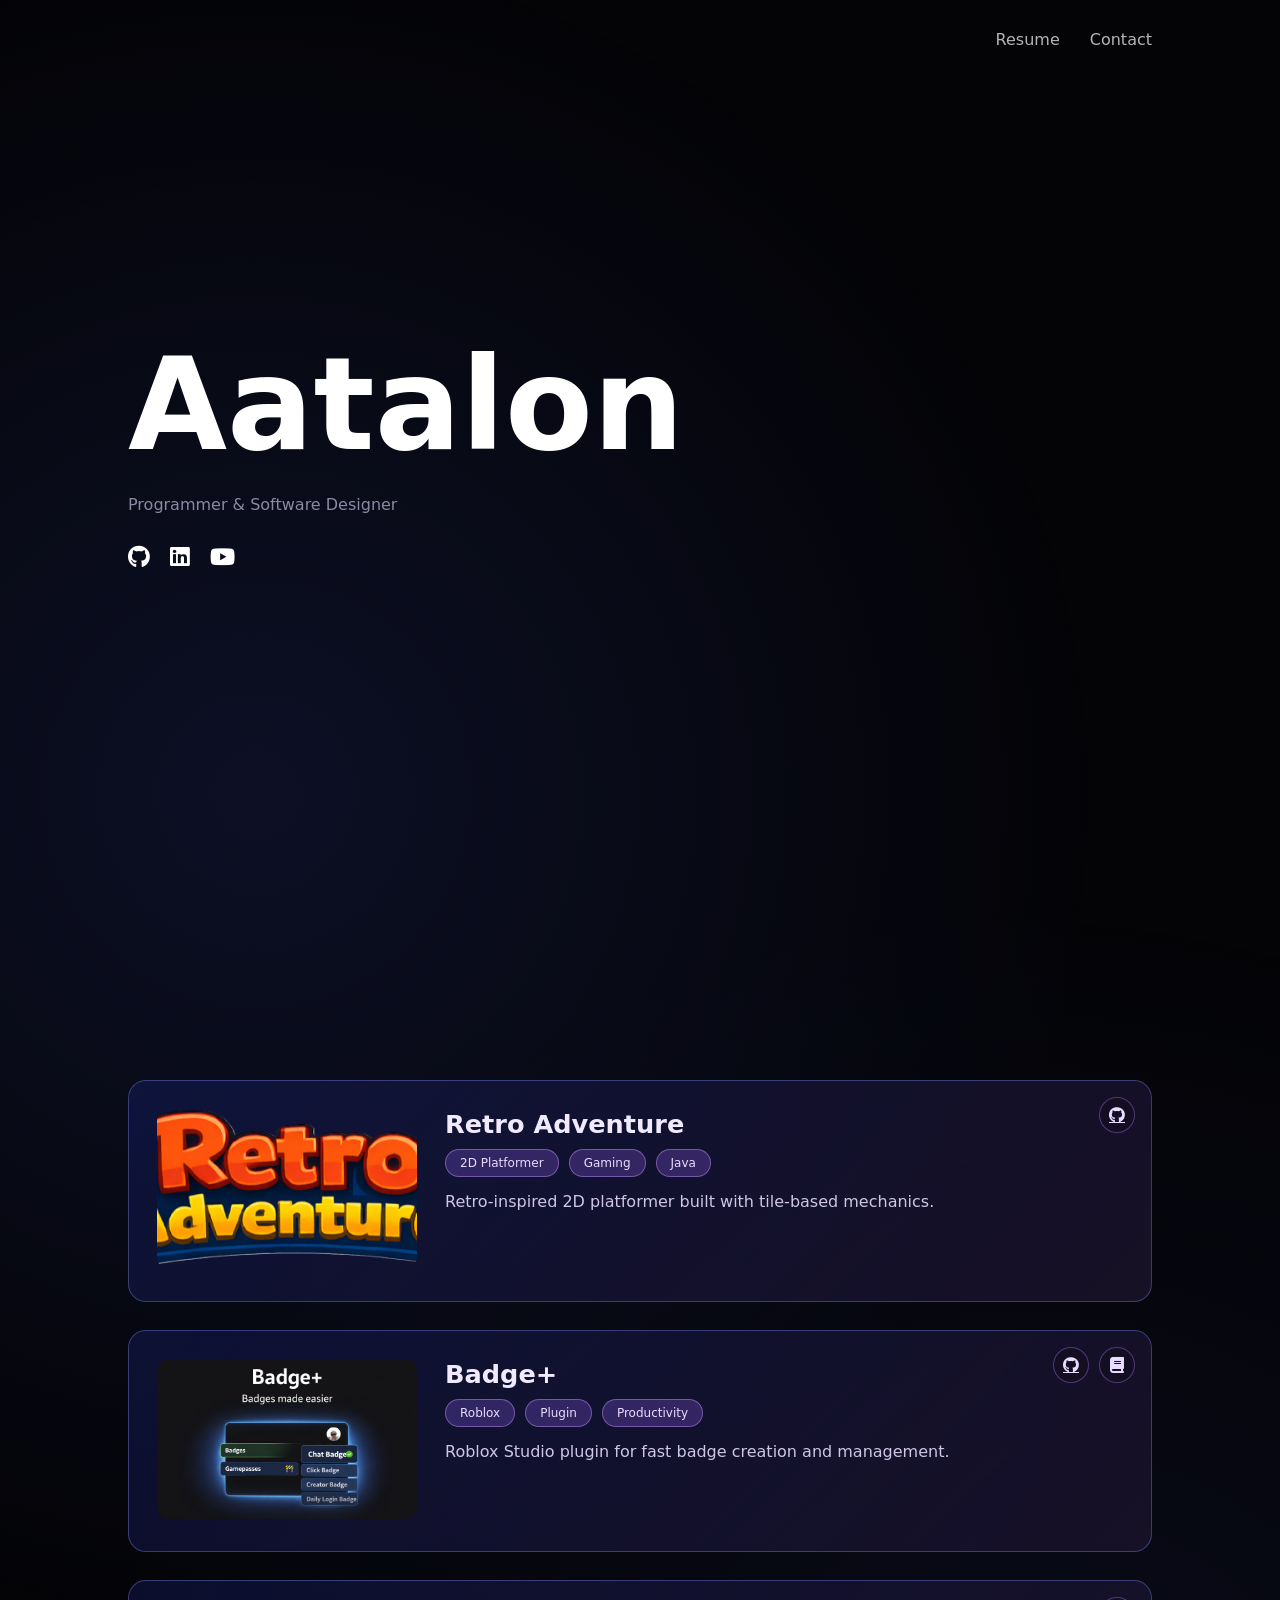
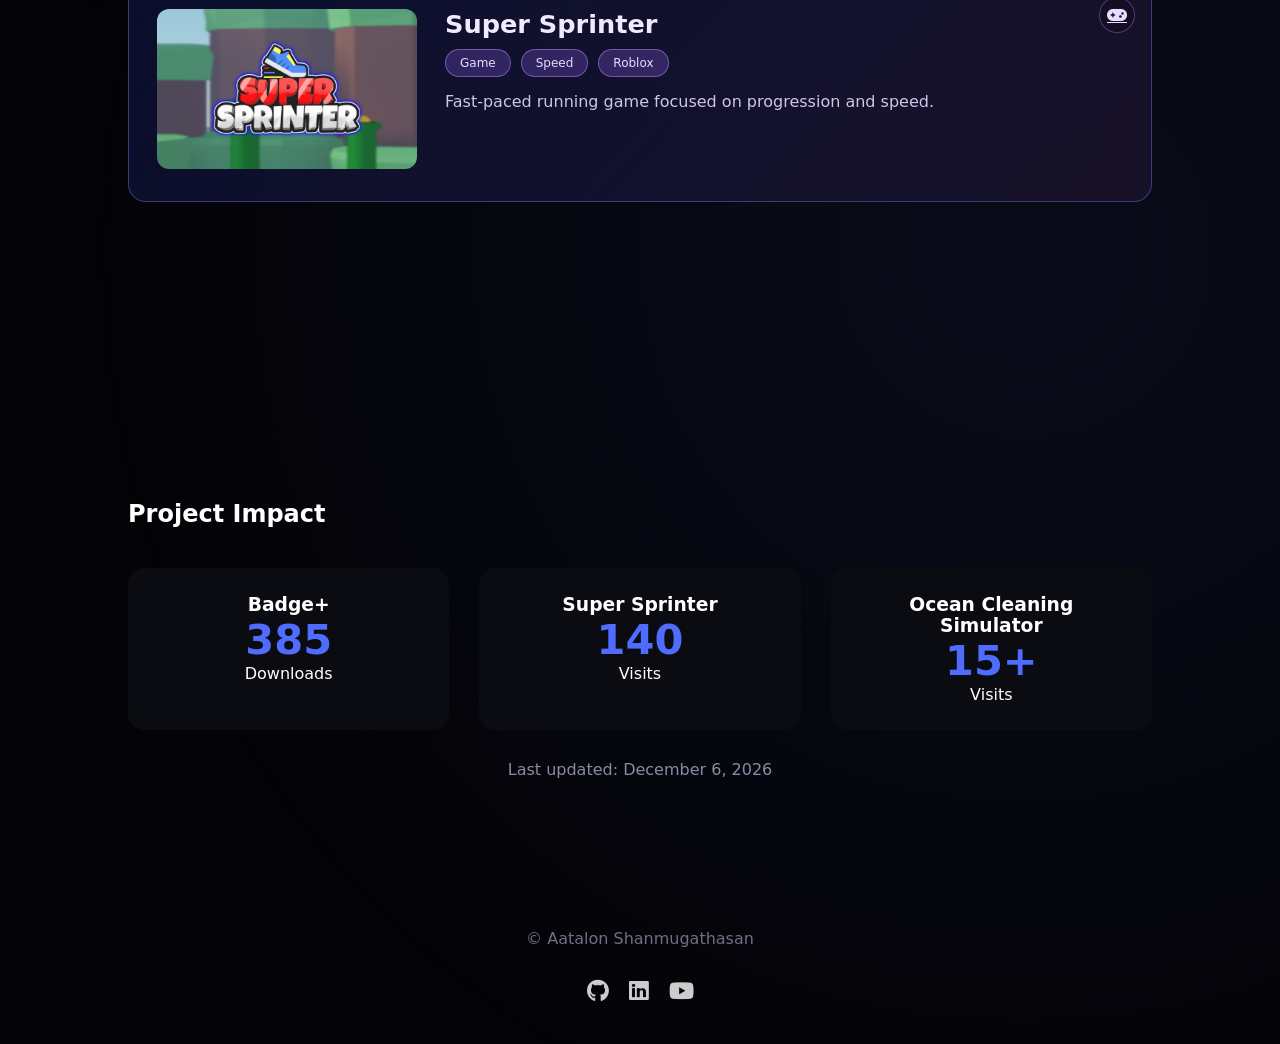
==== index.html @ 0dbdd2f0 "Fixed Super Sprint Project" ====
<!DOCTYPE html>
<html lang="en">
<head>
    <meta charset="UTF-8">
    <title>Aatalon</title>
    <meta name="viewport" content="width=device-width, initial-scale=1.0">


    <link rel="stylesheet"
          href="https://cdnjs.cloudflare.com/ajax/libs/font-awesome/6.5.1/css/all.min.css">

    <link rel="stylesheet" href="style.css">
</head>
<body>

<div class="ambient-glow"></div>


<header class="nav">
    <div class="nav-right">
        <a href="resume.html">Resume</a>
        <a href="contact.html">Contact</a>
    </div>
</header>


<section class="welcome">
    <h1 class="hero-name letter-hover">
    <span>A</span><span>a</span><span>t</span><span>a</span><span>l</span><span>o</span><span>n</span>
</h1>

    <p class="subtitle">Programmer & Software Designer</p>

    <div class="socials">
        <a href="https://github.com/aatalon" target="_blank"><i class="fab fa-github"></i></a>
        <a href="https://www.linkedin.com/in/aatalonshan/" target="_blank"><i class="fab fa-linkedin"></i></a>
        <a href="https://www.youtube.com/@Axyanz" target="_blank"><i class="fab fa-youtube"></i></a>
    </div>
</section>


<section class="projects">

  <div class="project-row" data-project="retroadventure">
    <div class="project-actions">
    <a href="https://github.com/aatalon/Retro-Adventure" target="_blank" aria-label="GitHub">
        <i class="fab fa-github"></i>
    </a>
</div>

    <div class="project-media">
      <img src="images/RetroAdventure/RetroAdventureLogo.png">
    </div>
    <div class="project-info">
      <h2>Retro Adventure</h2>
      <div class="project-tags">
        <span>2D Platformer</span>
        <span>Gaming</span>
        <span>Java</span>
      </div>
      <p>Retro-inspired 2D platformer built with tile-based mechanics.</p>
    </div>
  </div>


  <div class="project-row" data-project="badge">
    <div class="project-actions">
    <a href="https://github.com/aatalon/BadgePlus" target="_blank" aria-label="GitHub">
        <i class="fab fa-github"></i>
    </a>

    <a href="https://devforum.roblox.com/t/badge-badges-made-easier/1749697" target="_blank" aria-label="Play">
        <i class="fa-solid fa-book"></i>
    </a>
</div>

    <div class="project-media">
      <img src="images/BadgePlus/BadgePlus.png">
    </div>
    <div class="project-info">
      <h2>Badge+</h2>
      <div class="project-tags">
        <span>Roblox</span>
        <span>Plugin</span>
        <span>Productivity</span>
      </div>
      <p>Roblox Studio plugin for fast badge creation and management.</p>
    </div>
  </div>

  <div class="project-row" data-project="sprinter">
    <div class="project-actions">
    <a href="https://www.roblox.com/games/6806752735/Super-Sprinter" target="_blank" aria-label="Play">
        <i class="fa-solid fa-gamepad"></i>
    </a>
</div>

    <div class="project-media">

      <img src="images/SuperSprinter/SuperSprinter.png">
    </div>
    <div class="project-info">
      <h2>Super Sprinter</h2>
      <div class="project-tags">
        <span>Game</span>
        <span>Speed</span>
        <span>Roblox</span>
      </div>
      <p>Fast-paced running game focused on progression and speed.</p>
    </div>
  </div>

  <!-- repeat for ocean, schoolday, etc -->

</section>


</body>
<section class="impact" id="impact">
    <h2 style="margin-bottom:40px;">Project Impact</h2>

    <div class="impact-grid">
        <div class="impact-card">
            <h3>Badge+</h3>
            <p class="impact-number" data-target="850">0</p>
            <span>Downloads</span>
        </div>

        <div class="impact-card">
            <h3>Super Sprinter</h3>
            <p class="impact-number" data-target="250">0</p>
            <span>Visits</span>
        </div>

        <div class="impact-card">
            <h3>Ocean Cleaning Simulator</h3>
            <p class="impact-number" data-target="15">0</p>
            <span>Visits</span>
        </div>
    </div>

    <p style="margin-top:30px;color:var(--muted);text-align:center;">
        Last updated: <span id="lastUpdated"></span>
    </p>
</section>



<div class="modal hidden">
    <div class="modal-content">

        <button class="modal-close">
            <i class="fa-solid fa-xmark"></i>
        </button>

        <h2 id="modal-title"></h2>
        <p id="modal-description"></p>

        <div class="carousel-wrapper">
            <button class="carousel-btn left">
                <i class="fa-solid fa-chevron-left"></i>
            </button>

        <div class="carousel">
            <img id="carousel-image">

            <div class="video-wrapper">
                <iframe
                    id="carousel-video"
                    src=""
                    frameborder="0"
                    allow="autoplay; encrypted-media"
                    allowfullscreen>
                </iframe>
            </div>
        </div>



            <button class="carousel-btn right">
                <i class="fa-solid fa-chevron-right"></i>
            </button>
        </div>

        <div class="modal-buttons" id="modal-links"></div>
    </div>
</div>


<footer>
    <p>© Aatalon Shanmugathasan</p>

    <div class="socials footer-socials">
        <a href="https://github.com/aatalon" target="_blank"><i class="fab fa-github"></i></a>
        <a href="https://www.linkedin.com/in/aatalonshan/" target="_blank"><i class="fab fa-linkedin"></i></a>
        <a href="https://www.youtube.com/@Axyanz" target="_blank"><i class="fab fa-youtube"></i></a>
    </div>
</footer>

<script src="script.js"></script>
</body>
</html>
---- style.css ----
:root {
    --bg: #040407;
    --blue: #4f6cff;
    --muted: #8a8aa3;
}

/* RESET */
* {
    margin: 0;
    padding: 0;
    box-sizing: border-box;
}

body {
    background: var(--bg);
    color: white;
    font-family: system-ui, sans-serif;
    overflow-x: hidden;
    opacity: 0;
    animation: pageIn 0.6s ease forwards;
}

/* PAGE TRANSITIONS */
body.fade-out {
    animation: pageOut 0.4s ease forwards;
}

@keyframes pageIn {
    from { opacity: 0; transform: translateY(10px); }
    to { opacity: 1; transform: translateY(0); }
}

@keyframes pageOut {
    to { opacity: 0; transform: translateY(-10px); }
}

/* LOCK SCROLL WHEN MODAL OPEN */
body.modal-open {
    overflow: hidden;
}

/* AMBIENT GLOW */
.ambient-glow {
    position: fixed;
    inset: 0;
    background:
        radial-gradient(circle at 20% 30%, rgba(79,108,255,0.12), transparent 40%),
        radial-gradient(circle at 80% 70%, rgba(79,108,255,0.08), transparent 45%);
    z-index: -1;
}

/* NAV */
.nav {
    position: fixed;
    top: 30px;
    right: 10vw;
    z-index: 100;
}

.nav-right {
    display: flex;
    gap: 30px;
}

.nav a {
    color: white;
    text-decoration: none;
    opacity: 0.7;
}

.nav a:hover {
    opacity: 1;
}

/* HERO */
.welcome {
    height: 100vh;
    display: flex;
    flex-direction: column;
    justify-content: center;
    padding-left: 10vw;
}

.hero-name {
    font-size: clamp(5rem, 10vw, 8rem);
}

/* LETTER HOVER EFFECT */
.letter-hover span {
    display: inline-block;
    transition:
        transform 0.35s ease,
        color 0.35s ease,
        text-shadow 0.35s ease;
    cursor: default;
}

.letter-hover span:hover {
    transform: translateY(-10px) scale(1.1) rotate(-2deg);
    color: var(--blue);
    text-shadow:
        0 0 12px rgba(79,108,255,0.9),
        0 0 24px rgba(79,108,255,0.6);
}

.subtitle {
    margin-top: 16px;
    color: var(--muted);
}

/* SOCIALS */
.socials {
    display: flex;
    gap: 20px;
    margin-top: 30px;
}

.socials a {
    color: white;
    font-size: 1.4rem;
}

/* ================================
   PROJECTS (RECTANGLE LAYOUT)
================================ */

.projects {
    padding: 20vh 10vw;
    display: flex;
    flex-direction: column;
}

/* RECTANGLE PROJECT CARD */
.project-row {
    display: grid;
    grid-template-columns: 260px 1fr;
    gap: 28px;

    padding: 28px;
    margin-bottom: 28px;

    background: linear-gradient(
        135deg,
        rgba(37, 61, 214, 0.18),
        rgba(25, 18, 40, 0.95)
    );

    border: 1px solid rgba(130, 147, 255, 0.35);
    border-radius: 18px;

    cursor: pointer;
    transition: transform 0.25s ease, box-shadow 0.25s ease;
}

.project-row:hover {
    transform: translateY(-4px);
    box-shadow: 0 0 45px rgba(110, 132, 255, 0.45);
}

/* PROJECT MEDIA */
.project-media img {
    width: 100%;
    height: 160px;
    object-fit: cover;
    border-radius: 12px;
}

/* PROJECT INFO */
.project-info h2 {
    margin: 0;
    font-size: 1.6rem;
    color: #f1eaff;
}

.project-info p {
    margin-top: 12px;
    color: #cfc6e6;
    line-height: 1.6;
    max-width: 680px;
}

/* TAG PILLS */
.project-tags {
    display: flex;
    flex-wrap: wrap;
    gap: 10px;
    margin-top: 10px;
}

.project-tags span {
    padding: 6px 14px;
    font-size: 0.75rem;
    border-radius: 999px;

    background: rgba(150, 100, 255, 0.25);
    border: 1px solid rgba(200, 150, 255, 0.45);
    color: #eadcff;
}

/* MOBILE */
@media (max-width: 768px) {
    .project-row {
        grid-template-columns: 1fr;
    }

    .project-media img {
        height: 200px;
    }
}

/* ================================
   MODAL
================================ */

.modal {
    position: fixed;
    inset: 0;
    background: rgba(0,0,0,0.65);
    backdrop-filter: blur(10px);
    display: flex;
    justify-content: center;
    align-items: center;
    z-index: 1000;
    pointer-events: auto;
}

.modal.hidden {
    display: none;
    pointer-events: none;
}

.modal-content {
    background: #0b0b12;
    border-radius: 18px;
    padding: 36px;
    width: 90%;
    max-width: 560px;
    min-height: 520px;
    display: flex;
    flex-direction: column;
    justify-content: space-between;
    position: relative;
    box-shadow: 0 0 60px rgba(79,108,255,0.45);
}

/* CLOSE BUTTON */
.modal-close {
    position: absolute;
    top: 18px;
    right: 18px;
    background: none;
    border: none;
    color: white;
    cursor: pointer;
}

/* CAROUSEL */
.carousel-wrapper {
    position: relative;
    margin: 24px 0;
}

.carousel {
    height: 240px;
    display: flex;
    justify-content: center;
    align-items: center;
}

#carousel-image,
#carousel-video {
    width: 100%;
    aspect-ratio: 16 / 9;
    border-radius: 12px;
}

.video-wrapper {
    position: relative;
    width: 100%;
    aspect-ratio: 16 / 9;
    border-radius: 14px;
    overflow: hidden;
    display: none;
}

#carousel-video {
    width: 100%;
    height: 100%;
    border: 0;
    pointer-events: none;
}

/* CAROUSEL ARROWS */
.carousel-btn {
    position: absolute;
    top: 50%;
    transform: translateY(-50%);
    background: rgba(0,0,0,0.6);
    border: none;
    color: white;
    padding: 12px;
    border-radius: 50%;
    cursor: pointer;
}

.carousel-btn.left { left: -14px; }
.carousel-btn.right { right: -14px; }

/* MODAL BUTTONS */
.modal-buttons {
    display: flex;
    justify-content: center;
    gap: 14px;
}

.modal-buttons a {
    background: var(--blue);
    padding: 12px 18px;
    border-radius: 10px;
    color: white;
    text-decoration: none;
}

/* PROJECT CORNER ICONS */
.project-row {
    position: relative;
}

.project-actions {
    position: absolute;
    top: 16px;
    right: 16px;
    display: flex;
    gap: 10px;
    z-index: 5;
}

.project-actions a {
    width: 36px;
    height: 36px;
    border-radius: 50%;

    display: flex;
    align-items: center;
    justify-content: center;

    background: rgba(20, 15, 35, 0.85);
    border: 1px solid rgba(170, 120, 255, 0.4);

    color: #e8dcff;
    font-size: 1rem;

    transition: transform 0.2s ease, box-shadow 0.2s ease;
}

.project-actions a:hover {
    transform: scale(1.1);
    box-shadow: 0 0 18px rgba(170, 110, 255, 0.6);
}


/* ================================
   IMPACT SECTION
*/

.impact {
    padding: 10vh 10vw;
}

.impact-grid {
    display: grid;
    grid-template-columns: repeat(auto-fit, minmax(220px, 1fr));
    gap: 30px;
}

.impact-card {
    background: #0b0b12;
    padding: 26px;
    border-radius: 16px;
    text-align: center;
}

.impact-number {
    font-size: 2.6rem;
    font-weight: 700;
    color: var(--blue);
}

/* FOOTER */
footer {
    padding: 60px 10vw 40px;
    text-align: center;
    color: var(--muted);
    opacity: 0.8;
}

.footer-socials {
    justify-content: center;
}
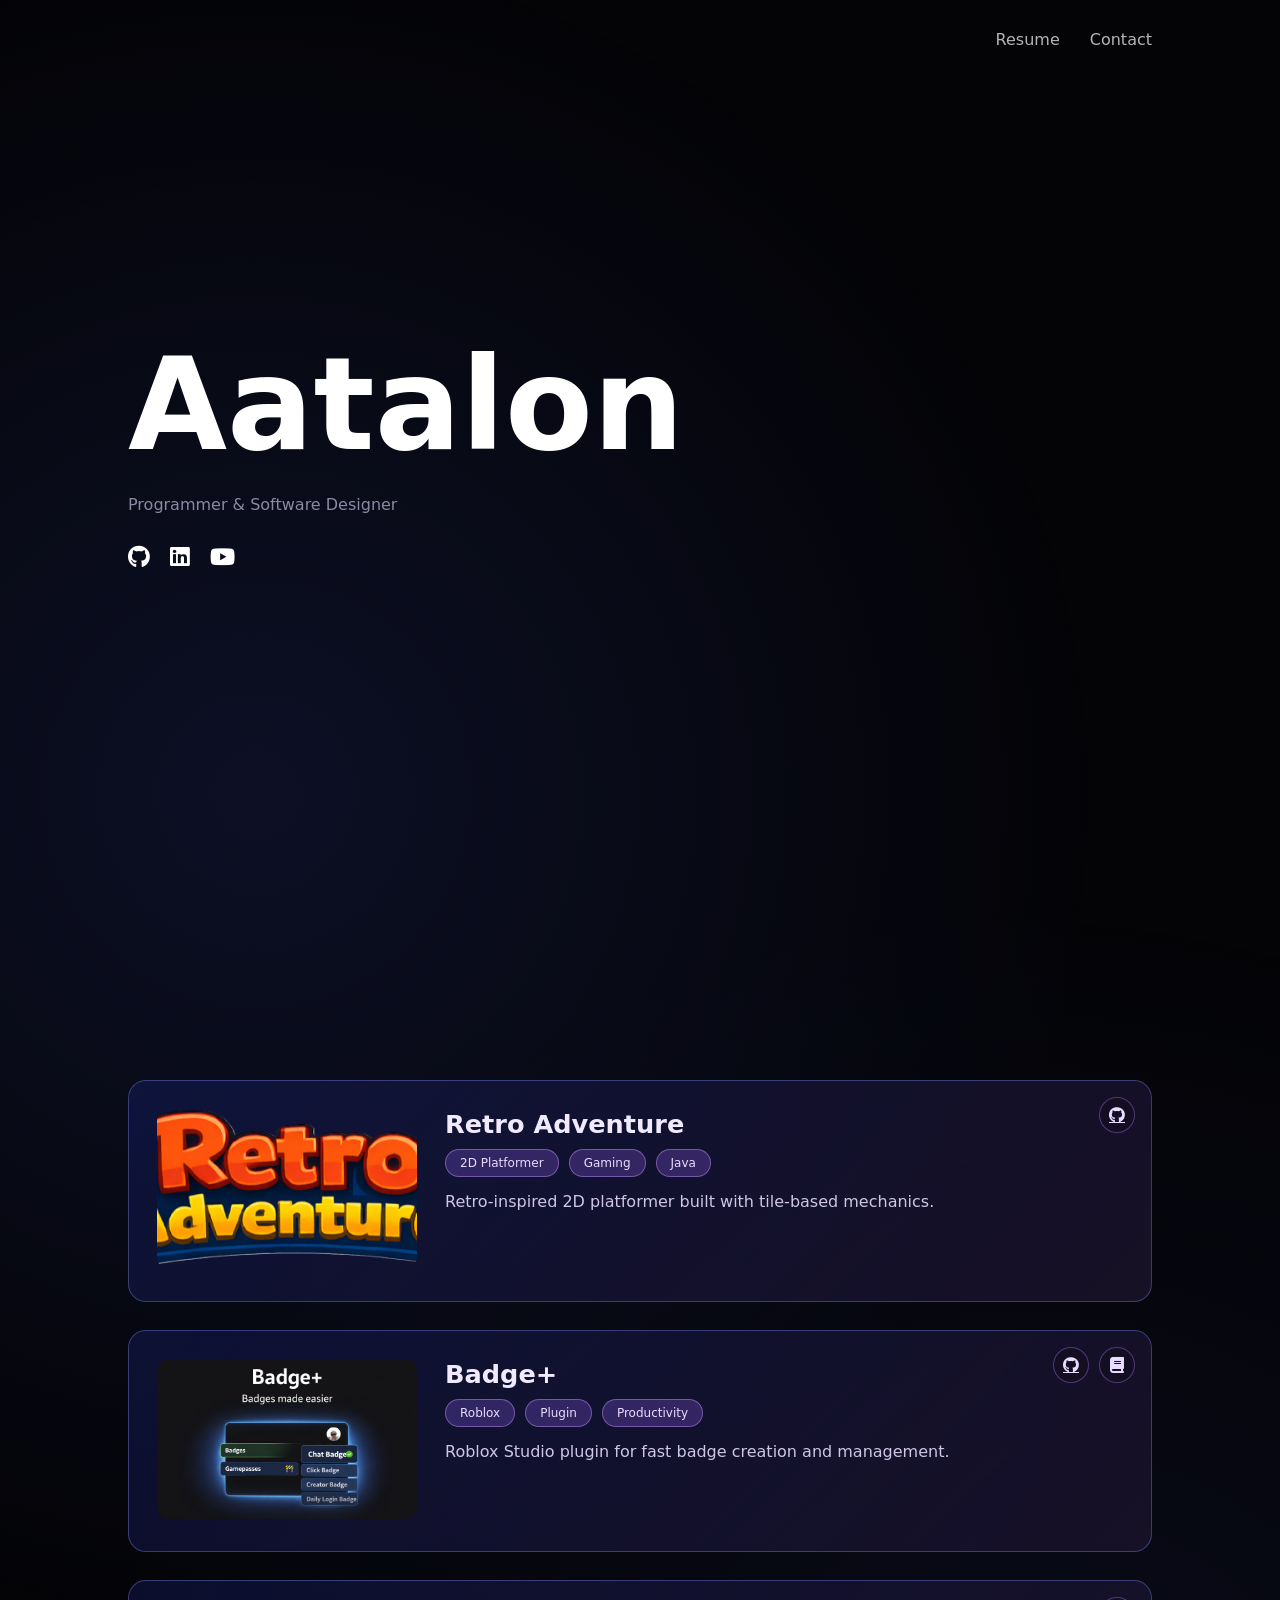
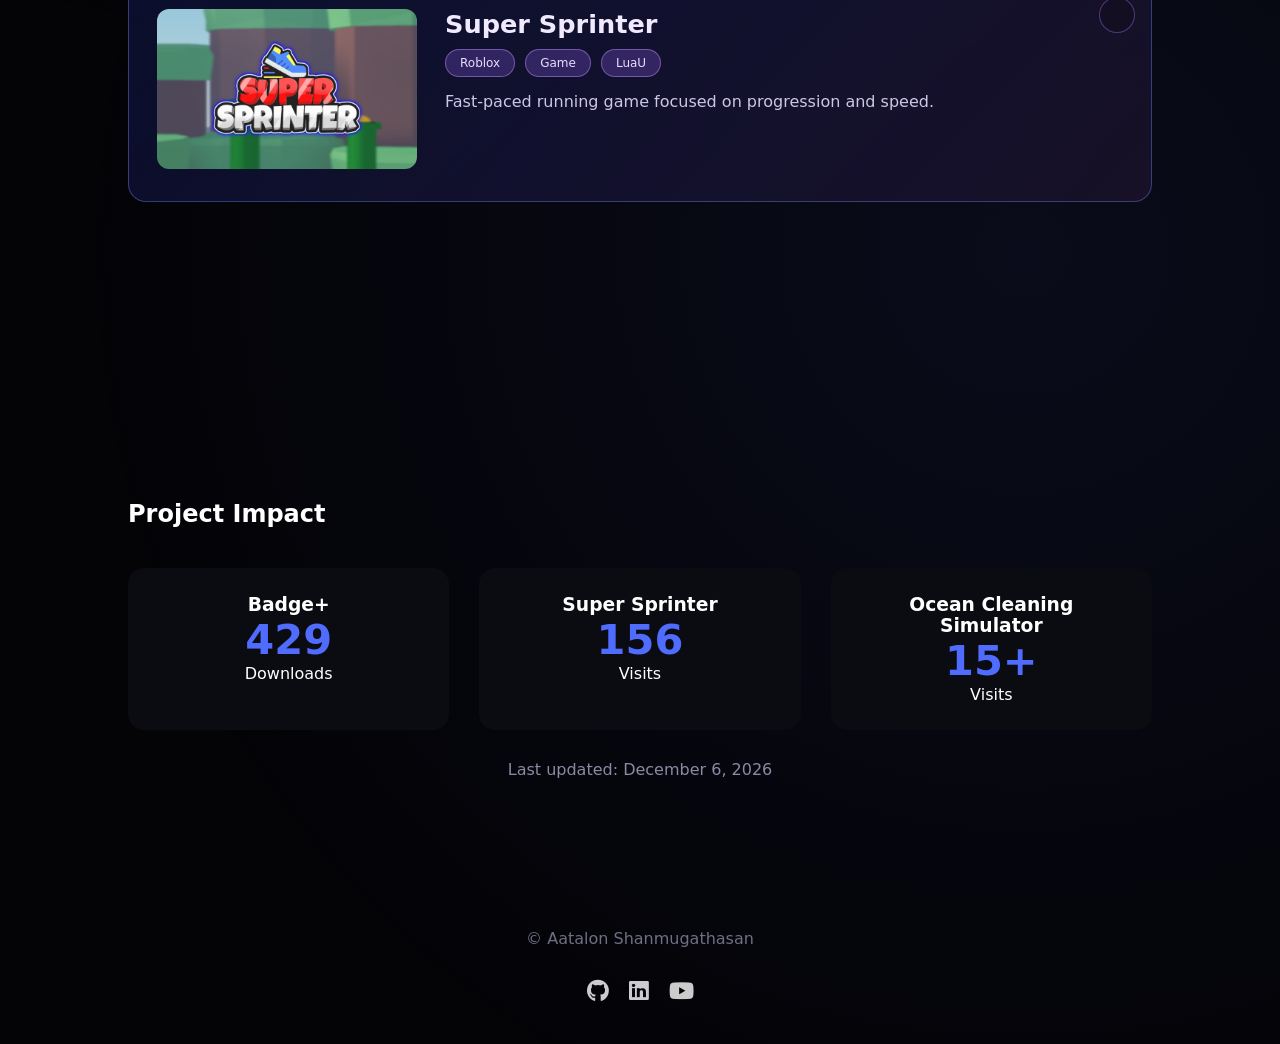
==== commit ef44823c: "Fixed Super Sprinter Project" ====
--- a/index.html
+++ b/index.html
@@ -88,29 +88,29 @@
     </div>
   </div>
 
-  <div class="project-row" data-project="sprinter">
+  <!-- Super Sprinter -->
+
+    <div class="project-row" data-project="sprinter">
     <div class="project-actions">
     <a href="https://www.roblox.com/games/6806752735/Super-Sprinter" target="_blank" aria-label="Play">
-        <i class="fa-solid fa-gamepad"></i>
-    </a>
+        <i class="fa-solid fa-gamepas"></i>
+    </a>
+
 </div>
 
     <div class="project-media">
-
       <img src="images/SuperSprinter/SuperSprinter.png">
     </div>
     <div class="project-info">
       <h2>Super Sprinter</h2>
       <div class="project-tags">
+        <span>Roblox</span>
         <span>Game</span>
-        <span>Speed</span>
-        <span>Roblox</span>
+        <span>LuaU</span>
       </div>
       <p>Fast-paced running game focused on progression and speed.</p>
     </div>
   </div>
-
-  <!-- repeat for ocean, schoolday, etc -->
 
 </section>
 
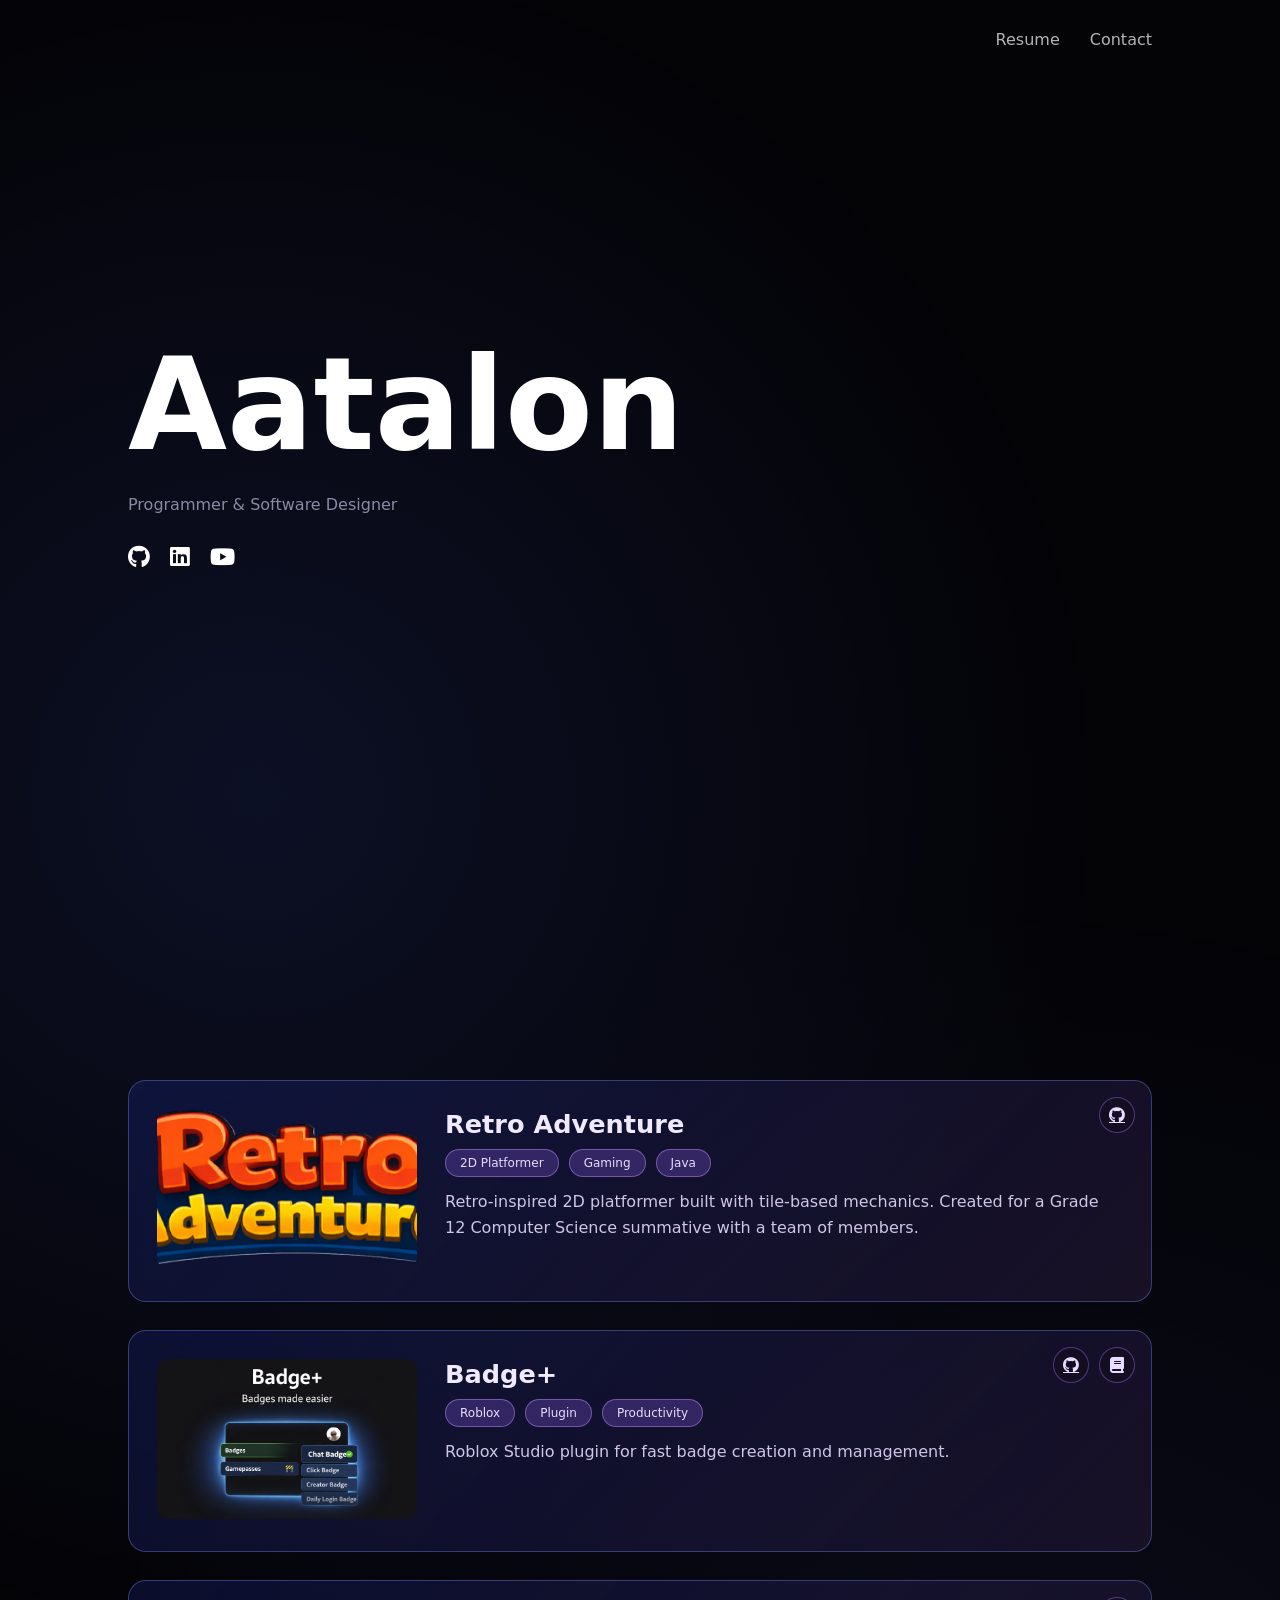
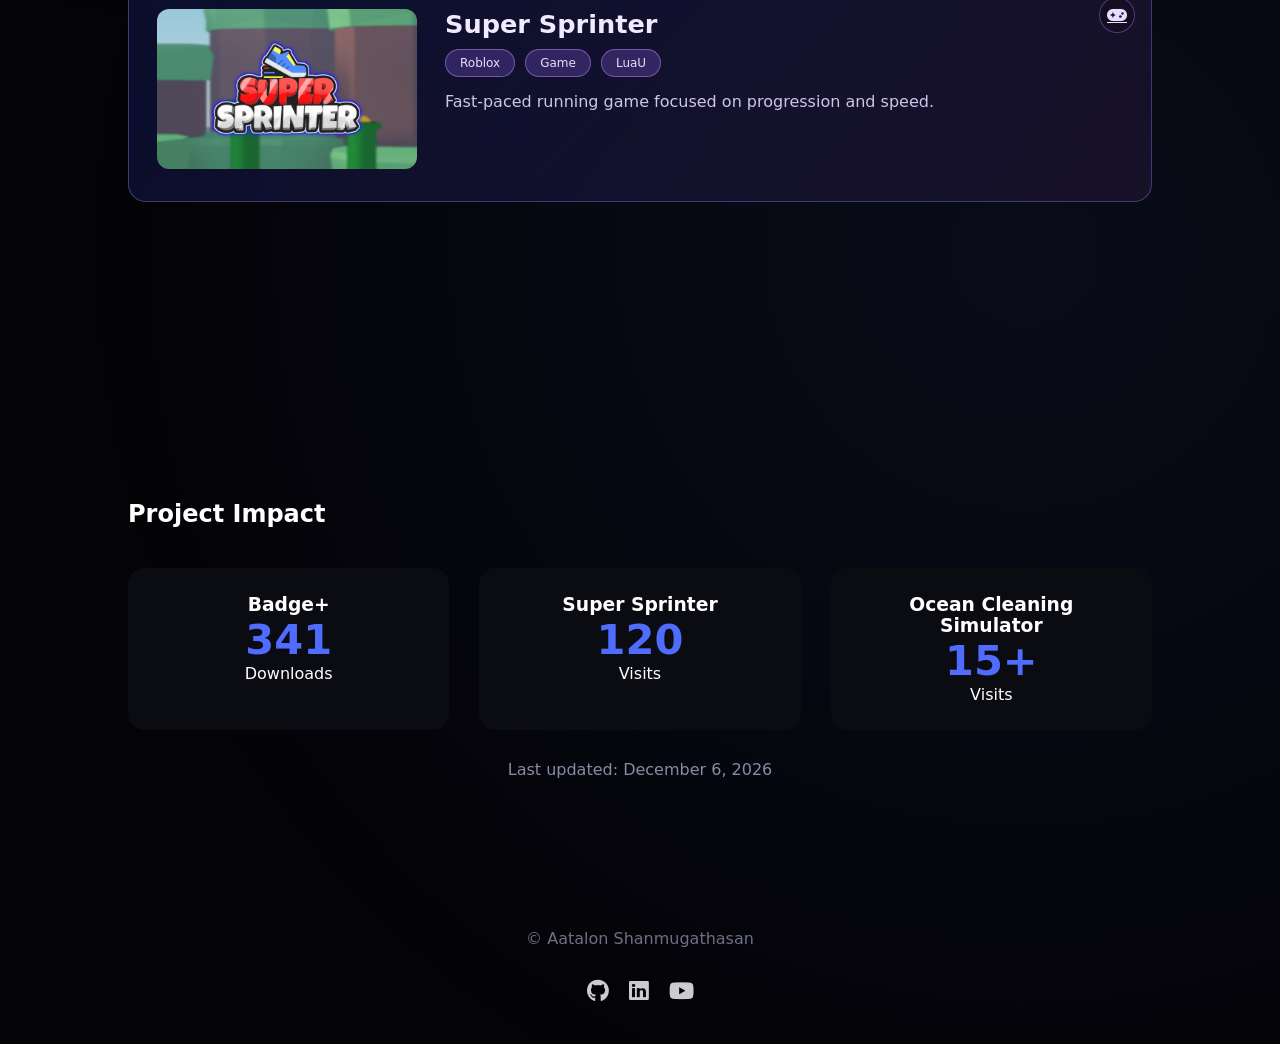
==== commit 4a76a907: "Updated icons and description" ====
--- a/index.html
+++ b/index.html
@@ -58,7 +58,7 @@
         <span>Gaming</span>
         <span>Java</span>
       </div>
-      <p>Retro-inspired 2D platformer built with tile-based mechanics.</p>
+      <p>Retro-inspired 2D platformer built with tile-based mechanics. Created for a Grade 12 Computer Science summative with a team of members.</p>
     </div>
   </div>
 
@@ -93,7 +93,7 @@
     <div class="project-row" data-project="sprinter">
     <div class="project-actions">
     <a href="https://www.roblox.com/games/6806752735/Super-Sprinter" target="_blank" aria-label="Play">
-        <i class="fa-solid fa-gamepas"></i>
+        <i class="fa-solid fa-gamepad"></i>
     </a>
 
 </div>
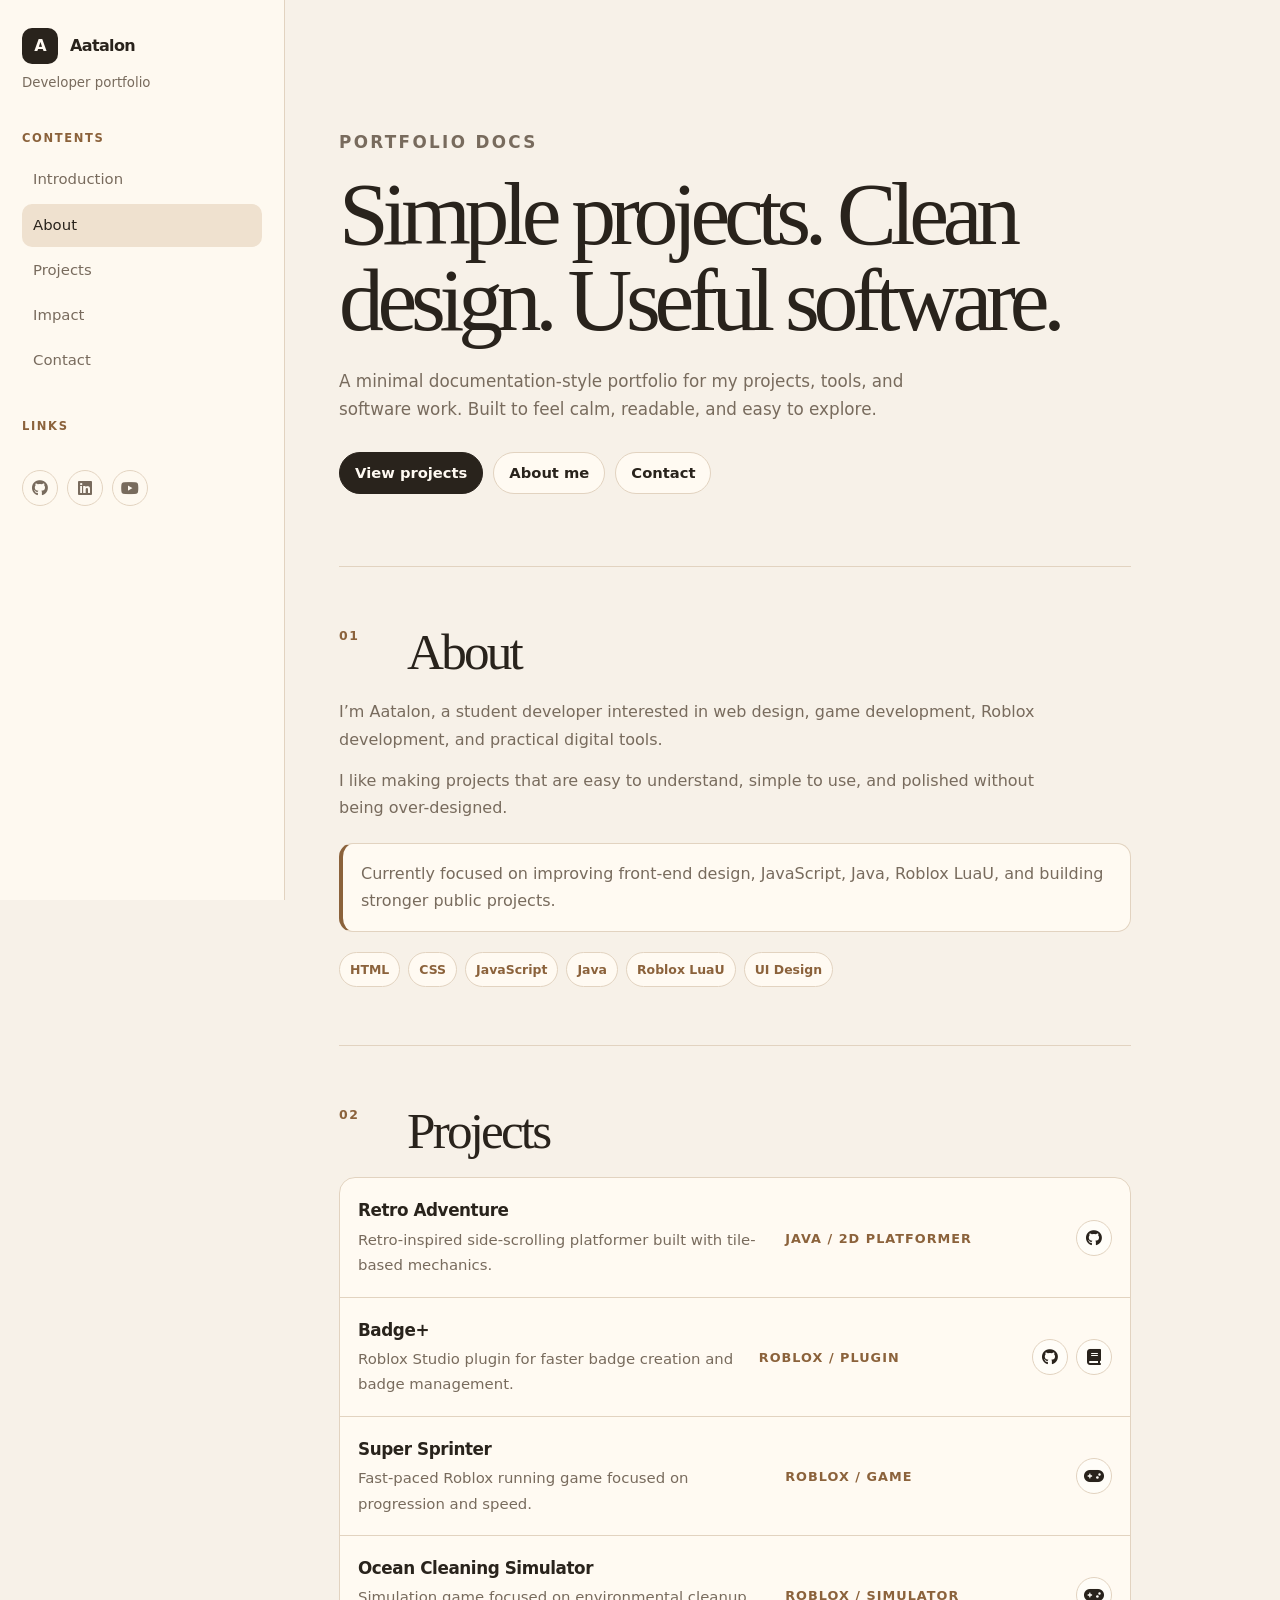
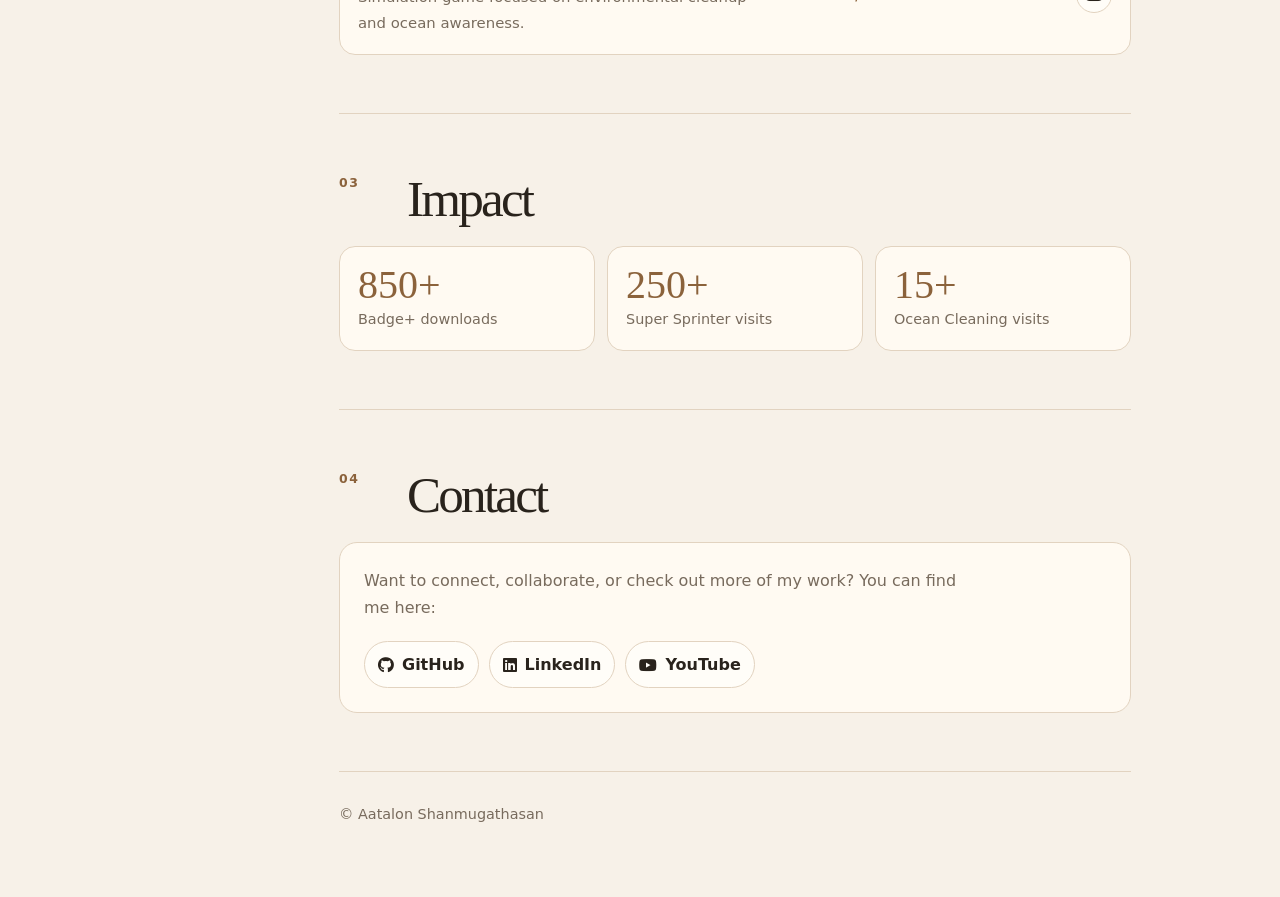
==== commit 07c857da: "new website" ====
--- a/index.html
+++ b/index.html
@@ -1,202 +1,205 @@
-<!DOCTYPE html>
-<html lang="en">
-<head>
-    <meta charset="UTF-8">
-    <title>Aatalon</title>
-    <meta name="viewport" content="width=device-width, initial-scale=1.0">
-
-
-    <link rel="stylesheet"
-          href="https://cdnjs.cloudflare.com/ajax/libs/font-awesome/6.5.1/css/all.min.css">
-
-    <link rel="stylesheet" href="style.css">
-</head>
-<body>
-
-<div class="ambient-glow"></div>
-
-
-<header class="nav">
-    <div class="nav-right">
-        <a href="resume.html">Resume</a>
-        <a href="contact.html">Contact</a>
-    </div>
-</header>
-
-
-<section class="welcome">
-    <h1 class="hero-name letter-hover">
-    <span>A</span><span>a</span><span>t</span><span>a</span><span>l</span><span>o</span><span>n</span>
-</h1>
-
-    <p class="subtitle">Programmer & Software Designer</p>
-
-    <div class="socials">
-        <a href="https://github.com/aatalon" target="_blank"><i class="fab fa-github"></i></a>
-        <a href="https://www.linkedin.com/in/aatalonshan/" target="_blank"><i class="fab fa-linkedin"></i></a>
-        <a href="https://www.youtube.com/@Axyanz" target="_blank"><i class="fab fa-youtube"></i></a>
-    </div>
-</section>
-
-
-<section class="projects">
-
-  <div class="project-row" data-project="retroadventure">
-    <div class="project-actions">
-    <a href="https://github.com/aatalon/Retro-Adventure" target="_blank" aria-label="GitHub">
-        <i class="fab fa-github"></i>
-    </a>
-</div>
-
-    <div class="project-media">
-      <img src="images/RetroAdventure/RetroAdventureLogo.png">
-    </div>
-    <div class="project-info">
-      <h2>Retro Adventure</h2>
-      <div class="project-tags">
-        <span>2D Platformer</span>
-        <span>Gaming</span>
-        <span>Java</span>
-      </div>
-      <p>Retro-inspired 2D platformer built with tile-based mechanics. Created for a Grade 12 Computer Science summative with a team of members.</p>
-    </div>
-  </div>
-
-
-  <div class="project-row" data-project="badge">
-    <div class="project-actions">
-    <a href="https://github.com/aatalon/BadgePlus" target="_blank" aria-label="GitHub">
-        <i class="fab fa-github"></i>
-    </a>
-
-    <a href="https://devforum.roblox.com/t/badge-badges-made-easier/1749697" target="_blank" aria-label="Play">
-        <i class="fa-solid fa-book"></i>
-    </a>
-</div>
-
-    <div class="project-media">
-      <img src="images/BadgePlus/BadgePlus.png">
-    </div>
-    <div class="project-info">
-      <h2>Badge+</h2>
-      <div class="project-tags">
-        <span>Roblox</span>
-        <span>Plugin</span>
-        <span>Productivity</span>
-      </div>
-      <p>Roblox Studio plugin for fast badge creation and management.</p>
-    </div>
-  </div>
-
-  <!-- Super Sprinter -->
-
-    <div class="project-row" data-project="sprinter">
-    <div class="project-actions">
-    <a href="https://www.roblox.com/games/6806752735/Super-Sprinter" target="_blank" aria-label="Play">
-        <i class="fa-solid fa-gamepad"></i>
-    </a>
-
-</div>
-
-    <div class="project-media">
-      <img src="images/SuperSprinter/SuperSprinter.png">
-    </div>
-    <div class="project-info">
-      <h2>Super Sprinter</h2>
-      <div class="project-tags">
-        <span>Roblox</span>
-        <span>Game</span>
-        <span>LuaU</span>
-      </div>
-      <p>Fast-paced running game focused on progression and speed.</p>
-    </div>
-  </div>
-
-</section>
-
-
-</body>
-<section class="impact" id="impact">
-    <h2 style="margin-bottom:40px;">Project Impact</h2>
-
-    <div class="impact-grid">
-        <div class="impact-card">
-            <h3>Badge+</h3>
-            <p class="impact-number" data-target="850">0</p>
-            <span>Downloads</span>
-        </div>
-
-        <div class="impact-card">
-            <h3>Super Sprinter</h3>
-            <p class="impact-number" data-target="250">0</p>
-            <span>Visits</span>
-        </div>
-
-        <div class="impact-card">
-            <h3>Ocean Cleaning Simulator</h3>
-            <p class="impact-number" data-target="15">0</p>
-            <span>Visits</span>
-        </div>
-    </div>
-
-    <p style="margin-top:30px;color:var(--muted);text-align:center;">
-        Last updated: <span id="lastUpdated"></span>
-    </p>
-</section>
-
-
-
-<div class="modal hidden">
-    <div class="modal-content">
-
-        <button class="modal-close">
-            <i class="fa-solid fa-xmark"></i>
-        </button>
-
-        <h2 id="modal-title"></h2>
-        <p id="modal-description"></p>
-
-        <div class="carousel-wrapper">
-            <button class="carousel-btn left">
-                <i class="fa-solid fa-chevron-left"></i>
-            </button>
-
-        <div class="carousel">
-            <img id="carousel-image">
-
-            <div class="video-wrapper">
-                <iframe
-                    id="carousel-video"
-                    src=""
-                    frameborder="0"
-                    allow="autoplay; encrypted-media"
-                    allowfullscreen>
-                </iframe>
-            </div>
-        </div>
-
-
-
-            <button class="carousel-btn right">
-                <i class="fa-solid fa-chevron-right"></i>
-            </button>
-        </div>
-
-        <div class="modal-buttons" id="modal-links"></div>
-    </div>
-</div>
-
-
-<footer>
-    <p>© Aatalon Shanmugathasan</p>
-
-    <div class="socials footer-socials">
-        <a href="https://github.com/aatalon" target="_blank"><i class="fab fa-github"></i></a>
-        <a href="https://www.linkedin.com/in/aatalonshan/" target="_blank"><i class="fab fa-linkedin"></i></a>
-        <a href="https://www.youtube.com/@Axyanz" target="_blank"><i class="fab fa-youtube"></i></a>
-    </div>
-</footer>
-
-<script src="script.js"></script>
-</body>
-</html>
+<!DOCTYPE html>
+<html lang="en">
+<head>
+  <meta charset="UTF-8" />
+  <meta name="viewport" content="width=device-width, initial-scale=1.0" />
+  <title>Aatalon | Docs Portfolio</title>
+
+  <link rel="stylesheet" href="https://cdnjs.cloudflare.com/ajax/libs/font-awesome/6.5.1/css/all.min.css">
+  <link rel="stylesheet" href="style.css" />
+</head>
+<body>
+  <div class="layout">
+    <aside class="sidebar">
+      <a class="logo" href="#top">
+        <span class="logo-mark">A</span>
+        <span>Aatalon</span>
+      </a>
+      <small>Developer portfolio</small>
+
+      <p class="nav-title">Contents</p>
+      <nav class="nav">
+        <a href="#intro">Introduction</a>
+        <a href="#about">About</a>
+        <a href="#projects">Projects</a>
+        <a href="#impact">Impact</a>
+        <a href="#contact">Contact</a>
+      </nav>
+
+      <p class="nav-title">Links</p>
+      <div class="sidebar-socials">
+        <a href="https://github.com/aatalon" target="_blank" aria-label="GitHub">
+          <i class="fab fa-github"></i>
+        </a>
+        <a href="https://www.linkedin.com/in/aatalonshan/" target="_blank" aria-label="LinkedIn">
+          <i class="fab fa-linkedin"></i>
+        </a>
+        <a href="https://www.youtube.com/@Axyanz" target="_blank" aria-label="YouTube">
+          <i class="fab fa-youtube"></i>
+        </a>
+      </div>
+    </aside>
+
+    <main class="content" id="top">
+      <section class="hero" id="intro">
+        <p class="kicker">Portfolio Docs</p>
+        <h1>Simple projects. Clean design. Useful software.</h1>
+        <p>
+          A minimal documentation-style portfolio for my projects, tools, and software work.
+          Built to feel calm, readable, and easy to explore.
+        </p>
+
+        <div class="quick-links">
+          <a class="primary" href="#projects">View projects</a>
+          <a href="#about">About me</a>
+          <a href="#contact">Contact</a>
+        </div>
+      </section>
+
+      <section class="doc-section" id="about">
+        <div class="section-top">
+          <p class="number">01</p>
+          <h2>About</h2>
+        </div>
+
+        <div class="text-block">
+          <p>
+            I’m Aatalon, a student developer interested in web design, game development,
+            Roblox development, and practical digital tools.
+          </p>
+          <p>
+            I like making projects that are easy to understand, simple to use, and polished
+            without being over-designed.
+          </p>
+        </div>
+
+        <div class="note">
+          Currently focused on improving front-end design, JavaScript, Java, Roblox LuaU,
+          and building stronger public projects.
+        </div>
+
+        <div class="tags">
+          <span>HTML</span>
+          <span>CSS</span>
+          <span>JavaScript</span>
+          <span>Java</span>
+          <span>Roblox LuaU</span>
+          <span>UI Design</span>
+        </div>
+      </section>
+
+      <section class="doc-section" id="projects">
+        <div class="section-top">
+          <p class="number">02</p>
+          <h2>Projects</h2>
+        </div>
+
+        <div class="project-table">
+          <article class="project-row">
+            <div>
+              <h3>Retro Adventure</h3>
+              <p>Retro-inspired side-scrolling platformer built with tile-based mechanics.</p>
+            </div>
+            <p class="project-meta">Java / 2D Platformer</p>
+            <div class="project-actions">
+              <a href="https://github.com/aatalon/Retro-Adventure" target="_blank" aria-label="GitHub">
+                <i class="fab fa-github"></i>
+              </a>
+            </div>
+          </article>
+
+          <article class="project-row">
+            <div>
+              <h3>Badge+</h3>
+              <p>Roblox Studio plugin for faster badge creation and badge management.</p>
+            </div>
+            <p class="project-meta">Roblox / Plugin</p>
+            <div class="project-actions">
+              <a href="https://github.com/aatalon/BadgePlus" target="_blank" aria-label="GitHub">
+                <i class="fab fa-github"></i>
+              </a>
+              <a href="https://devforum.roblox.com/t/badge-badges-made-easier/1749697" target="_blank" aria-label="DevForum">
+                <i class="fa-solid fa-book"></i>
+              </a>
+            </div>
+          </article>
+
+          <article class="project-row">
+            <div>
+              <h3>Super Sprinter</h3>
+              <p>Fast-paced Roblox running game focused on progression and speed.</p>
+            </div>
+            <p class="project-meta">Roblox / Game</p>
+            <div class="project-actions">
+              <a href="https://www.roblox.com/games/6806752735/Super-Sprinter" target="_blank" aria-label="Roblox">
+                <i class="fa-solid fa-gamepad"></i>
+              </a>
+            </div>
+          </article>
+
+          <article class="project-row">
+            <div>
+              <h3>Ocean Cleaning Simulator</h3>
+              <p>Simulation game focused on environmental cleanup and ocean awareness.</p>
+            </div>
+            <p class="project-meta">Roblox / Simulator</p>
+            <div class="project-actions">
+              <a href="https://www.roblox.com/games/8359669434/Ocean-Cleaning-Simulator" target="_blank" aria-label="Roblox">
+                <i class="fa-solid fa-gamepad"></i>
+              </a>
+            </div>
+          </article>
+        </div>
+      </section>
+
+      <section class="doc-section" id="impact">
+        <div class="section-top">
+          <p class="number">03</p>
+          <h2>Impact</h2>
+        </div>
+
+        <div class="stats">
+          <div class="stat">
+            <strong>850+</strong>
+            <span>Badge+ downloads</span>
+          </div>
+          <div class="stat">
+            <strong>250+</strong>
+            <span>Super Sprinter visits</span>
+          </div>
+          <div class="stat">
+            <strong>15+</strong>
+            <span>Ocean Cleaning visits</span>
+          </div>
+        </div>
+      </section>
+
+      <section class="doc-section" id="contact">
+        <div class="section-top">
+          <p class="number">04</p>
+          <h2>Contact</h2>
+        </div>
+
+        <div class="contact-box">
+          <p>Want to connect, collaborate, or check out more of my work? You can find me here:</p>
+          <div class="contact-links">
+            <a href="https://github.com/aatalon" target="_blank">
+              <i class="fab fa-github"></i> GitHub
+            </a>
+            <a href="https://www.linkedin.com/in/aatalonshan/" target="_blank">
+              <i class="fab fa-linkedin"></i> LinkedIn
+            </a>
+            <a href="https://www.youtube.com/@Axyanz" target="_blank">
+              <i class="fab fa-youtube"></i> YouTube
+            </a>
+          </div>
+        </div>
+      </section>
+
+      <footer>© Aatalon Shanmugathasan</footer>
+    </main>
+  </div>
+
+  <script src="script.js"></script>
+</body>
+</html>
--- a/style.css
+++ b/style.css
@@ -1,399 +1,445 @@
-:root {
-    --bg: #040407;
-    --blue: #4f6cff;
-    --muted: #8a8aa3;
-}
-
-/* RESET */
-* {
-    margin: 0;
-    padding: 0;
-    box-sizing: border-box;
-}
-
-body {
-    background: var(--bg);
-    color: white;
-    font-family: system-ui, sans-serif;
-    overflow-x: hidden;
-    opacity: 0;
-    animation: pageIn 0.6s ease forwards;
-}
-
-/* PAGE TRANSITIONS */
-body.fade-out {
-    animation: pageOut 0.4s ease forwards;
-}
-
-@keyframes pageIn {
-    from { opacity: 0; transform: translateY(10px); }
-    to { opacity: 1; transform: translateY(0); }
-}
-
-@keyframes pageOut {
-    to { opacity: 0; transform: translateY(-10px); }
-}
-
-/* LOCK SCROLL WHEN MODAL OPEN */
-body.modal-open {
-    overflow: hidden;
-}
-
-/* AMBIENT GLOW */
-.ambient-glow {
-    position: fixed;
-    inset: 0;
-    background:
-        radial-gradient(circle at 20% 30%, rgba(79,108,255,0.12), transparent 40%),
-        radial-gradient(circle at 80% 70%, rgba(79,108,255,0.08), transparent 45%);
-    z-index: -1;
-}
-
-/* NAV */
-.nav {
-    position: fixed;
-    top: 30px;
-    right: 10vw;
-    z-index: 100;
-}
-
-.nav-right {
-    display: flex;
-    gap: 30px;
-}
-
-.nav a {
-    color: white;
-    text-decoration: none;
-    opacity: 0.7;
-}
-
-.nav a:hover {
-    opacity: 1;
-}
-
-/* HERO */
-.welcome {
-    height: 100vh;
-    display: flex;
-    flex-direction: column;
-    justify-content: center;
-    padding-left: 10vw;
-}
-
-.hero-name {
-    font-size: clamp(5rem, 10vw, 8rem);
-}
-
-/* LETTER HOVER EFFECT */
-.letter-hover span {
-    display: inline-block;
-    transition:
-        transform 0.35s ease,
-        color 0.35s ease,
-        text-shadow 0.35s ease;
-    cursor: default;
-}
-
-.letter-hover span:hover {
-    transform: translateY(-10px) scale(1.1) rotate(-2deg);
-    color: var(--blue);
-    text-shadow:
-        0 0 12px rgba(79,108,255,0.9),
-        0 0 24px rgba(79,108,255,0.6);
-}
-
-.subtitle {
-    margin-top: 16px;
-    color: var(--muted);
-}
-
-/* SOCIALS */
-.socials {
-    display: flex;
-    gap: 20px;
-    margin-top: 30px;
-}
-
-.socials a {
-    color: white;
-    font-size: 1.4rem;
-}
-
-/* ================================
-   PROJECTS (RECTANGLE LAYOUT)
-================================ */
-
-.projects {
-    padding: 20vh 10vw;
-    display: flex;
-    flex-direction: column;
-}
-
-/* RECTANGLE PROJECT CARD */
-.project-row {
-    display: grid;
-    grid-template-columns: 260px 1fr;
-    gap: 28px;
-
-    padding: 28px;
-    margin-bottom: 28px;
-
-    background: linear-gradient(
-        135deg,
-        rgba(37, 61, 214, 0.18),
-        rgba(25, 18, 40, 0.95)
-    );
-
-    border: 1px solid rgba(130, 147, 255, 0.35);
-    border-radius: 18px;
-
-    cursor: pointer;
-    transition: transform 0.25s ease, box-shadow 0.25s ease;
-}
-
-.project-row:hover {
-    transform: translateY(-4px);
-    box-shadow: 0 0 45px rgba(110, 132, 255, 0.45);
-}
-
-/* PROJECT MEDIA */
-.project-media img {
-    width: 100%;
-    height: 160px;
-    object-fit: cover;
-    border-radius: 12px;
-}
-
-/* PROJECT INFO */
-.project-info h2 {
-    margin: 0;
-    font-size: 1.6rem;
-    color: #f1eaff;
-}
-
-.project-info p {
-    margin-top: 12px;
-    color: #cfc6e6;
-    line-height: 1.6;
-    max-width: 680px;
-}
-
-/* TAG PILLS */
-.project-tags {
-    display: flex;
-    flex-wrap: wrap;
-    gap: 10px;
-    margin-top: 10px;
-}
-
-.project-tags span {
-    padding: 6px 14px;
-    font-size: 0.75rem;
-    border-radius: 999px;
-
-    background: rgba(150, 100, 255, 0.25);
-    border: 1px solid rgba(200, 150, 255, 0.45);
-    color: #eadcff;
-}
-
-/* MOBILE */
-@media (max-width: 768px) {
-    .project-row {
-        grid-template-columns: 1fr;
-    }
-
-    .project-media img {
-        height: 200px;
-    }
-}
-
-/* ================================
-   MODAL
-================================ */
-
-.modal {
-    position: fixed;
-    inset: 0;
-    background: rgba(0,0,0,0.65);
-    backdrop-filter: blur(10px);
-    display: flex;
-    justify-content: center;
-    align-items: center;
-    z-index: 1000;
-    pointer-events: auto;
-}
-
-.modal.hidden {
-    display: none;
-    pointer-events: none;
-}
-
-.modal-content {
-    background: #0b0b12;
-    border-radius: 18px;
-    padding: 36px;
-    width: 90%;
-    max-width: 560px;
-    min-height: 520px;
-    display: flex;
-    flex-direction: column;
-    justify-content: space-between;
-    position: relative;
-    box-shadow: 0 0 60px rgba(79,108,255,0.45);
-}
-
-/* CLOSE BUTTON */
-.modal-close {
-    position: absolute;
-    top: 18px;
-    right: 18px;
-    background: none;
-    border: none;
-    color: white;
-    cursor: pointer;
-}
-
-/* CAROUSEL */
-.carousel-wrapper {
-    position: relative;
-    margin: 24px 0;
-}
-
-.carousel {
-    height: 240px;
-    display: flex;
-    justify-content: center;
-    align-items: center;
-}
-
-#carousel-image,
-#carousel-video {
-    width: 100%;
-    aspect-ratio: 16 / 9;
-    border-radius: 12px;
-}
-
-.video-wrapper {
-    position: relative;
-    width: 100%;
-    aspect-ratio: 16 / 9;
-    border-radius: 14px;
-    overflow: hidden;
-    display: none;
-}
-
-#carousel-video {
-    width: 100%;
-    height: 100%;
-    border: 0;
-    pointer-events: none;
-}
-
-/* CAROUSEL ARROWS */
-.carousel-btn {
-    position: absolute;
-    top: 50%;
-    transform: translateY(-50%);
-    background: rgba(0,0,0,0.6);
-    border: none;
-    color: white;
-    padding: 12px;
-    border-radius: 50%;
-    cursor: pointer;
-}
-
-.carousel-btn.left { left: -14px; }
-.carousel-btn.right { right: -14px; }
-
-/* MODAL BUTTONS */
-.modal-buttons {
-    display: flex;
-    justify-content: center;
-    gap: 14px;
-}
-
-.modal-buttons a {
-    background: var(--blue);
-    padding: 12px 18px;
-    border-radius: 10px;
-    color: white;
-    text-decoration: none;
-}
-
-/* PROJECT CORNER ICONS */
-.project-row {
-    position: relative;
-}
-
-.project-actions {
-    position: absolute;
-    top: 16px;
-    right: 16px;
-    display: flex;
-    gap: 10px;
-    z-index: 5;
-}
-
-.project-actions a {
-    width: 36px;
-    height: 36px;
-    border-radius: 50%;
-
-    display: flex;
-    align-items: center;
-    justify-content: center;
-
-    background: rgba(20, 15, 35, 0.85);
-    border: 1px solid rgba(170, 120, 255, 0.4);
-
-    color: #e8dcff;
-    font-size: 1rem;
-
-    transition: transform 0.2s ease, box-shadow 0.2s ease;
-}
-
-.project-actions a:hover {
-    transform: scale(1.1);
-    box-shadow: 0 0 18px rgba(170, 110, 255, 0.6);
-}
-
-
-/* ================================
-   IMPACT SECTION
-*/
-
-.impact {
-    padding: 10vh 10vw;
-}
-
-.impact-grid {
-    display: grid;
-    grid-template-columns: repeat(auto-fit, minmax(220px, 1fr));
-    gap: 30px;
-}
-
-.impact-card {
-    background: #0b0b12;
-    padding: 26px;
-    border-radius: 16px;
-    text-align: center;
-}
-
-.impact-number {
-    font-size: 2.6rem;
-    font-weight: 700;
-    color: var(--blue);
-}
-
-/* FOOTER */
-footer {
-    padding: 60px 10vw 40px;
-    text-align: center;
-    color: var(--muted);
-    opacity: 0.8;
-}
-
-.footer-socials {
-    justify-content: center;
-}
+:root {
+  --bg: #f7f1e8;
+  --panel: #fffaf2;
+  --panel-2: #fbf3e8;
+  --text: #29231c;
+  --muted: #786b5d;
+  --line: #e2d3c0;
+  --accent: #8b623b;
+  --accent-soft: #efe1cf;
+}
+
+* {
+  margin: 0;
+  padding: 0;
+  box-sizing: border-box;
+}
+
+html {
+  scroll-behavior: smooth;
+}
+
+body {
+  background: var(--bg);
+  color: var(--text);
+  font-family: Inter, ui-sans-serif, system-ui, -apple-system, BlinkMacSystemFont, "Segoe UI", sans-serif;
+  line-height: 1.7;
+}
+
+a {
+  color: inherit;
+}
+
+.layout {
+  display: grid;
+  grid-template-columns: 285px 1fr;
+  min-height: 100vh;
+}
+
+.sidebar {
+  position: sticky;
+  top: 0;
+  height: 100vh;
+  padding: 28px 22px;
+  border-right: 1px solid var(--line);
+  background: rgba(255, 250, 242, 0.82);
+  backdrop-filter: blur(14px);
+}
+
+.logo {
+  display: flex;
+  align-items: center;
+  gap: 12px;
+  text-decoration: none;
+  font-weight: 800;
+  letter-spacing: -0.04em;
+}
+
+.logo-mark {
+  width: 36px;
+  height: 36px;
+  border-radius: 10px;
+  display: grid;
+  place-items: center;
+  background: var(--text);
+  color: var(--panel);
+}
+
+.sidebar small {
+  display: block;
+  margin-top: 8px;
+  color: var(--muted);
+}
+
+.nav-title {
+  margin: 34px 0 10px;
+  color: var(--accent);
+  font-size: 0.72rem;
+  font-weight: 800;
+  text-transform: uppercase;
+  letter-spacing: 0.14em;
+}
+
+.nav {
+  display: grid;
+  gap: 2px;
+}
+
+.nav a {
+  padding: 9px 11px;
+  border-radius: 10px;
+  color: var(--muted);
+  text-decoration: none;
+  font-size: 0.93rem;
+  transition: 0.2s ease;
+}
+
+.nav a:hover,
+.nav a.active {
+  background: var(--accent-soft);
+  color: var(--text);
+}
+
+.sidebar-socials {
+  display: flex;
+  gap: 9px;
+  margin-top: 34px;
+}
+
+.sidebar-socials a {
+  width: 36px;
+  height: 36px;
+  border-radius: 50%;
+  display: grid;
+  place-items: center;
+  border: 1px solid var(--line);
+  text-decoration: none;
+  color: var(--muted);
+  transition: 0.2s ease;
+}
+
+.sidebar-socials a:hover {
+  background: var(--text);
+  color: var(--panel);
+}
+
+.content {
+  width: min(900px, 100%);
+  padding: 54px 54px 70px;
+}
+
+.hero {
+  padding: 50px 0 72px;
+  border-bottom: 1px solid var(--line);
+}
+
+.kicker {
+  color: var(--accent);
+  font-size: 0.78rem;
+  font-weight: 800;
+  letter-spacing: 0.14em;
+  text-transform: uppercase;
+}
+
+h1 {
+  margin-top: 14px;
+  max-width: 760px;
+  font-family: Georgia, "Times New Roman", serif;
+  font-weight: 500;
+  font-size: clamp(3rem, 7vw, 6.2rem);
+  line-height: 0.96;
+  letter-spacing: -0.07em;
+}
+
+.hero p {
+  max-width: 610px;
+  margin-top: 24px;
+  color: var(--muted);
+  font-size: 1.05rem;
+}
+
+.quick-links {
+  display: flex;
+  flex-wrap: wrap;
+  gap: 10px;
+  margin-top: 28px;
+}
+
+.quick-links a,
+.button {
+  display: inline-flex;
+  align-items: center;
+  gap: 8px;
+  min-height: 42px;
+  padding: 0 15px;
+  border: 1px solid var(--line);
+  border-radius: 999px;
+  background: var(--panel);
+  color: var(--text);
+  text-decoration: none;
+  font-weight: 700;
+  font-size: 0.92rem;
+  transition: 0.2s ease;
+}
+
+.quick-links a:hover,
+.button:hover {
+  transform: translateY(-2px);
+}
+
+.quick-links a.primary {
+  background: var(--text);
+  color: var(--panel);
+  border-color: var(--text);
+}
+
+.doc-section {
+  padding: 58px 0;
+  border-bottom: 1px solid var(--line);
+  scroll-margin-top: 28px;
+}
+
+.section-top {
+  display: grid;
+  grid-template-columns: 52px 1fr;
+  gap: 16px;
+  margin-bottom: 20px;
+}
+
+.number {
+  color: var(--accent);
+  font-size: 0.78rem;
+  font-weight: 800;
+  letter-spacing: 0.12em;
+}
+
+h2 {
+  font-family: Georgia, "Times New Roman", serif;
+  font-size: clamp(2rem, 4vw, 3.2rem);
+  line-height: 1.05;
+  font-weight: 500;
+  letter-spacing: -0.055em;
+}
+
+.text-block {
+  max-width: 720px;
+  color: var(--muted);
+}
+
+.text-block p + p {
+  margin-top: 14px;
+}
+
+.note {
+  margin-top: 22px;
+  padding: 16px 18px;
+  border: 1px solid var(--line);
+  border-left: 4px solid var(--accent);
+  border-radius: 14px;
+  background: var(--panel);
+  color: var(--muted);
+}
+
+.tags {
+  display: flex;
+  flex-wrap: wrap;
+  gap: 8px;
+  margin-top: 20px;
+}
+
+.tags span {
+  padding: 6px 10px;
+  border-radius: 999px;
+  border: 1px solid var(--line);
+  background: var(--panel);
+  color: var(--accent);
+  font-size: 0.78rem;
+  font-weight: 750;
+}
+
+.project-table {
+  display: grid;
+  border: 1px solid var(--line);
+  border-radius: 16px;
+  overflow: hidden;
+  background: var(--panel);
+}
+
+.project-row {
+  display: grid;
+  grid-template-columns: 1.2fr 0.8fr auto;
+  gap: 18px;
+  align-items: center;
+  padding: 18px;
+  border-bottom: 1px solid var(--line);
+  transition: 0.2s ease;
+}
+
+.project-row:last-child {
+  border-bottom: 0;
+}
+
+.project-row:hover {
+  background: var(--panel-2);
+}
+
+.project-row h3 {
+  font-size: 1.05rem;
+  letter-spacing: -0.025em;
+}
+
+.project-row p {
+  color: var(--muted);
+  font-size: 0.93rem;
+  margin-top: 3px;
+}
+
+.project-meta {
+  color: var(--accent) !important;
+  font-size: 0.8rem !important;
+  font-weight: 800;
+  text-transform: uppercase;
+  letter-spacing: 0.08em;
+}
+
+.project-actions {
+  display: flex;
+  gap: 8px;
+  justify-content: flex-end;
+}
+
+.project-actions a {
+  width: 36px;
+  height: 36px;
+  border-radius: 50%;
+  display: grid;
+  place-items: center;
+  border: 1px solid var(--line);
+  background: #fffdf8;
+  color: var(--text);
+  text-decoration: none;
+  transition: 0.2s ease;
+}
+
+.project-actions a:hover {
+  background: var(--text);
+  color: var(--panel);
+}
+
+.stats {
+  display: grid;
+  grid-template-columns: repeat(3, 1fr);
+  gap: 12px;
+}
+
+.stat {
+  padding: 18px;
+  border: 1px solid var(--line);
+  border-radius: 16px;
+  background: var(--panel);
+}
+
+.stat strong {
+  display: block;
+  font-family: Georgia, "Times New Roman", serif;
+  font-size: 2.5rem;
+  line-height: 1;
+  color: var(--accent);
+  font-weight: 500;
+}
+
+.stat span {
+  color: var(--muted);
+  font-size: 0.9rem;
+}
+
+.contact-box {
+  padding: 24px;
+  border: 1px solid var(--line);
+  border-radius: 18px;
+  background: var(--panel);
+}
+
+.contact-box p {
+  color: var(--muted);
+  max-width: 620px;
+}
+
+.contact-links {
+  display: flex;
+  flex-wrap: wrap;
+  gap: 10px;
+  margin-top: 20px;
+}
+
+.contact-links a {
+  display: inline-flex;
+  align-items: center;
+  gap: 8px;
+  padding: 9px 13px;
+  border-radius: 999px;
+  border: 1px solid var(--line);
+  background: #fffdf8;
+  text-decoration: none;
+  font-weight: 700;
+  transition: 0.2s ease;
+}
+
+.contact-links a:hover {
+  background: var(--text);
+  color: var(--panel);
+}
+
+footer {
+  padding-top: 30px;
+  color: var(--muted);
+  font-size: 0.9rem;
+}
+
+@media (max-width: 900px) {
+  .layout {
+    display: block;
+  }
+
+  .sidebar {
+    position: relative;
+    height: auto;
+    border-right: 0;
+    border-bottom: 1px solid var(--line);
+  }
+
+  .nav {
+    display: flex;
+    flex-wrap: wrap;
+  }
+
+  .sidebar-socials {
+    margin-top: 18px;
+  }
+
+  .content {
+    width: 100%;
+    padding: 32px 22px 56px;
+  }
+
+  .hero {
+    padding-top: 30px;
+    min-height: auto;
+  }
+
+  .section-top {
+    grid-template-columns: 1fr;
+  }
+
+  .project-row {
+    grid-template-columns: 1fr;
+  }
+
+  .project-actions {
+    justify-content: flex-start;
+  }
+
+  .stats {
+    grid-template-columns: 1fr;
+  }
+}
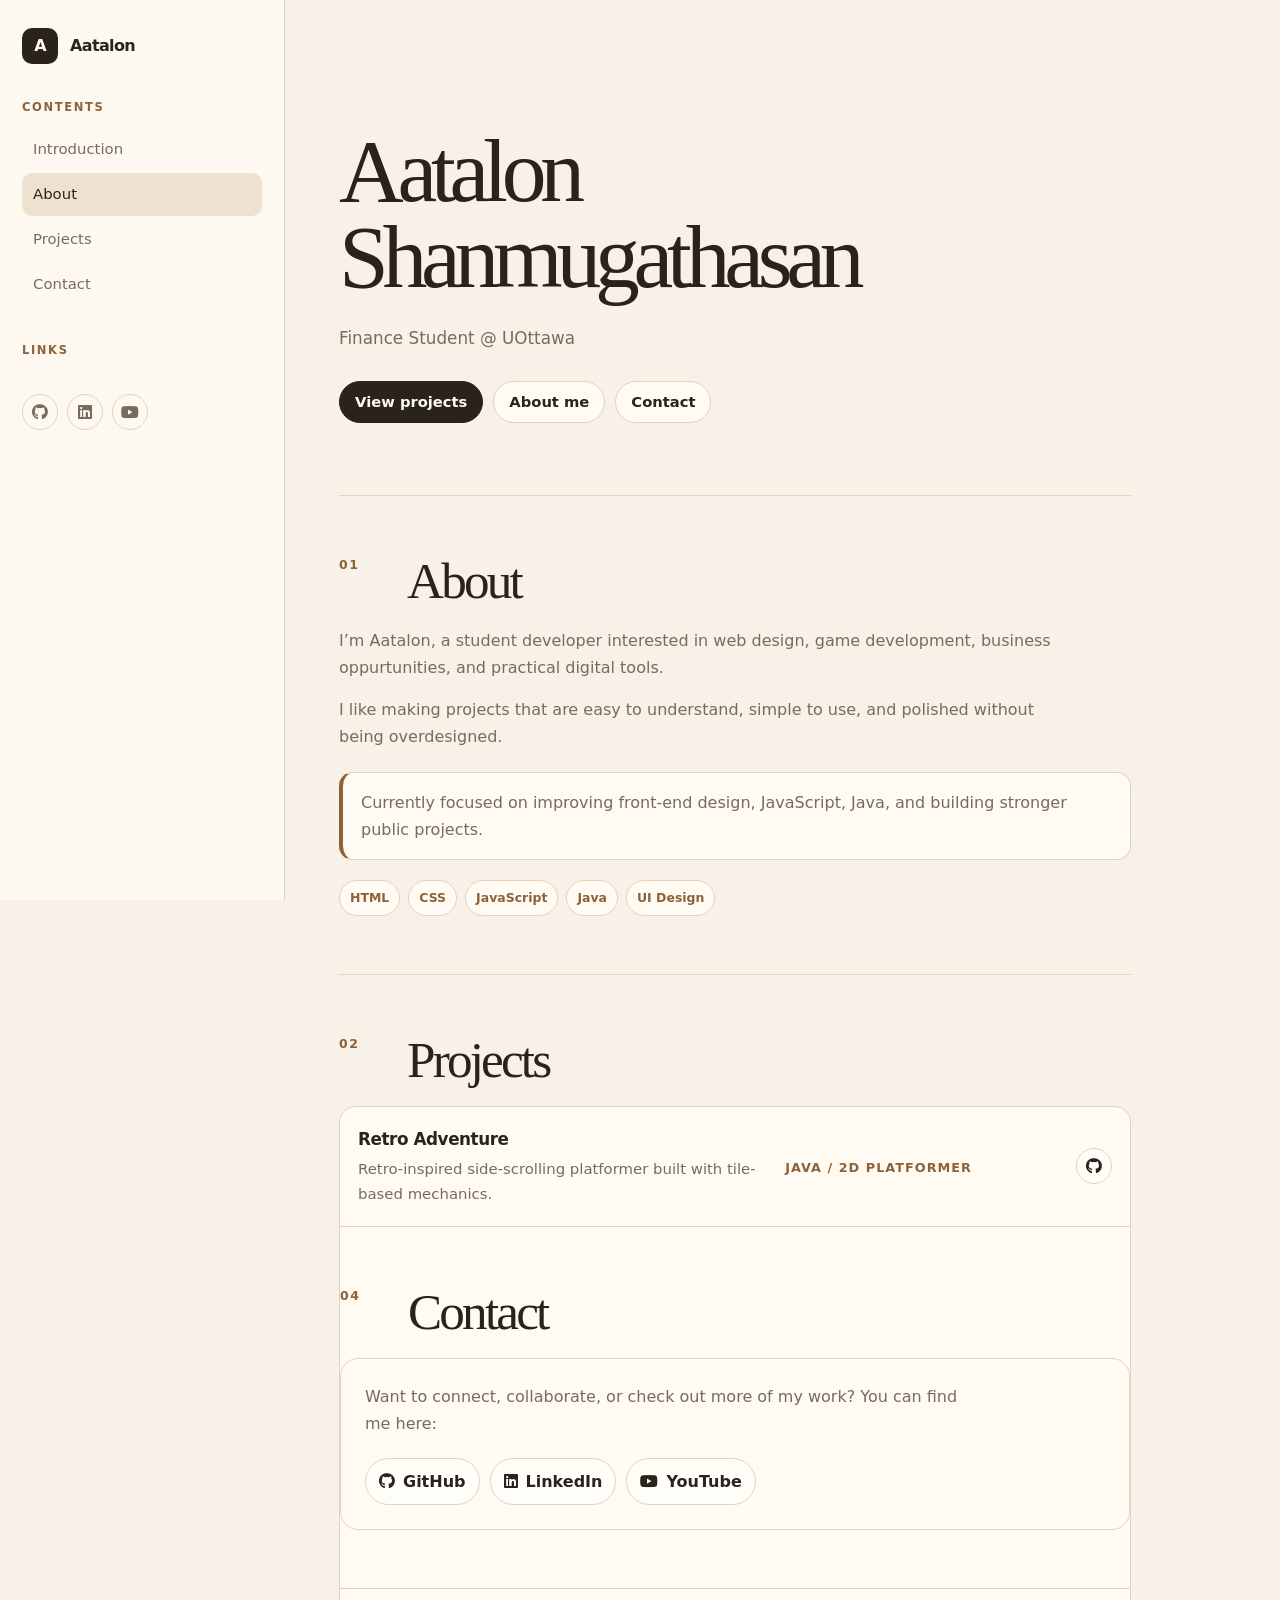
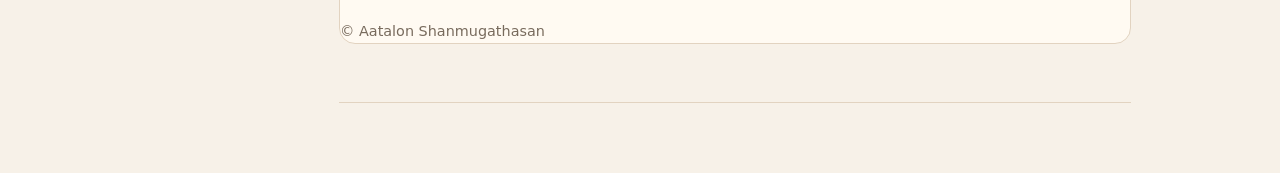
==== commit 984f64ed: "new index" ====
--- a/index.html
+++ b/index.html
@@ -3,7 +3,7 @@
 <head>
   <meta charset="UTF-8" />
   <meta name="viewport" content="width=device-width, initial-scale=1.0" />
-  <title>Aatalon | Docs Portfolio</title>
+  <title>Aatalon</title>
 
   <link rel="stylesheet" href="https://cdnjs.cloudflare.com/ajax/libs/font-awesome/6.5.1/css/all.min.css">
   <link rel="stylesheet" href="style.css" />
@@ -15,14 +15,12 @@
         <span class="logo-mark">A</span>
         <span>Aatalon</span>
       </a>
-      <small>Developer portfolio</small>
 
       <p class="nav-title">Contents</p>
       <nav class="nav">
         <a href="#intro">Introduction</a>
         <a href="#about">About</a>
         <a href="#projects">Projects</a>
-        <a href="#impact">Impact</a>
         <a href="#contact">Contact</a>
       </nav>
 
@@ -42,11 +40,10 @@
 
     <main class="content" id="top">
       <section class="hero" id="intro">
-        <p class="kicker">Portfolio Docs</p>
-        <h1>Simple projects. Clean design. Useful software.</h1>
+        <p class="kicker"></p>
+        <h1>Aatalon Shanmugathasan</h1>
         <p>
-          A minimal documentation-style portfolio for my projects, tools, and software work.
-          Built to feel calm, readable, and easy to explore.
+          Finance Student @ UOttawa
         </p>
 
         <div class="quick-links">
@@ -65,16 +62,16 @@
         <div class="text-block">
           <p>
             I’m Aatalon, a student developer interested in web design, game development,
-            Roblox development, and practical digital tools.
+            business oppurtunities, and practical digital tools.
           </p>
           <p>
             I like making projects that are easy to understand, simple to use, and polished
-            without being over-designed.
+            without being overdesigned.
           </p>
         </div>
 
         <div class="note">
-          Currently focused on improving front-end design, JavaScript, Java, Roblox LuaU,
+          Currently focused on improving front-end design, JavaScript, Java,
           and building stronger public projects.
         </div>
 
@@ -83,7 +80,6 @@
           <span>CSS</span>
           <span>JavaScript</span>
           <span>Java</span>
-          <span>Roblox LuaU</span>
           <span>UI Design</span>
         </div>
       </section>
@@ -107,72 +103,6 @@
               </a>
             </div>
           </article>
-
-          <article class="project-row">
-            <div>
-              <h3>Badge+</h3>
-              <p>Roblox Studio plugin for faster badge creation and badge management.</p>
-            </div>
-            <p class="project-meta">Roblox / Plugin</p>
-            <div class="project-actions">
-              <a href="https://github.com/aatalon/BadgePlus" target="_blank" aria-label="GitHub">
-                <i class="fab fa-github"></i>
-              </a>
-              <a href="https://devforum.roblox.com/t/badge-badges-made-easier/1749697" target="_blank" aria-label="DevForum">
-                <i class="fa-solid fa-book"></i>
-              </a>
-            </div>
-          </article>
-
-          <article class="project-row">
-            <div>
-              <h3>Super Sprinter</h3>
-              <p>Fast-paced Roblox running game focused on progression and speed.</p>
-            </div>
-            <p class="project-meta">Roblox / Game</p>
-            <div class="project-actions">
-              <a href="https://www.roblox.com/games/6806752735/Super-Sprinter" target="_blank" aria-label="Roblox">
-                <i class="fa-solid fa-gamepad"></i>
-              </a>
-            </div>
-          </article>
-
-          <article class="project-row">
-            <div>
-              <h3>Ocean Cleaning Simulator</h3>
-              <p>Simulation game focused on environmental cleanup and ocean awareness.</p>
-            </div>
-            <p class="project-meta">Roblox / Simulator</p>
-            <div class="project-actions">
-              <a href="https://www.roblox.com/games/8359669434/Ocean-Cleaning-Simulator" target="_blank" aria-label="Roblox">
-                <i class="fa-solid fa-gamepad"></i>
-              </a>
-            </div>
-          </article>
-        </div>
-      </section>
-
-      <section class="doc-section" id="impact">
-        <div class="section-top">
-          <p class="number">03</p>
-          <h2>Impact</h2>
-        </div>
-
-        <div class="stats">
-          <div class="stat">
-            <strong>850+</strong>
-            <span>Badge+ downloads</span>
-          </div>
-          <div class="stat">
-            <strong>250+</strong>
-            <span>Super Sprinter visits</span>
-          </div>
-          <div class="stat">
-            <strong>15+</strong>
-            <span>Ocean Cleaning visits</span>
-          </div>
-        </div>
-      </section>
 
       <section class="doc-section" id="contact">
         <div class="section-top">
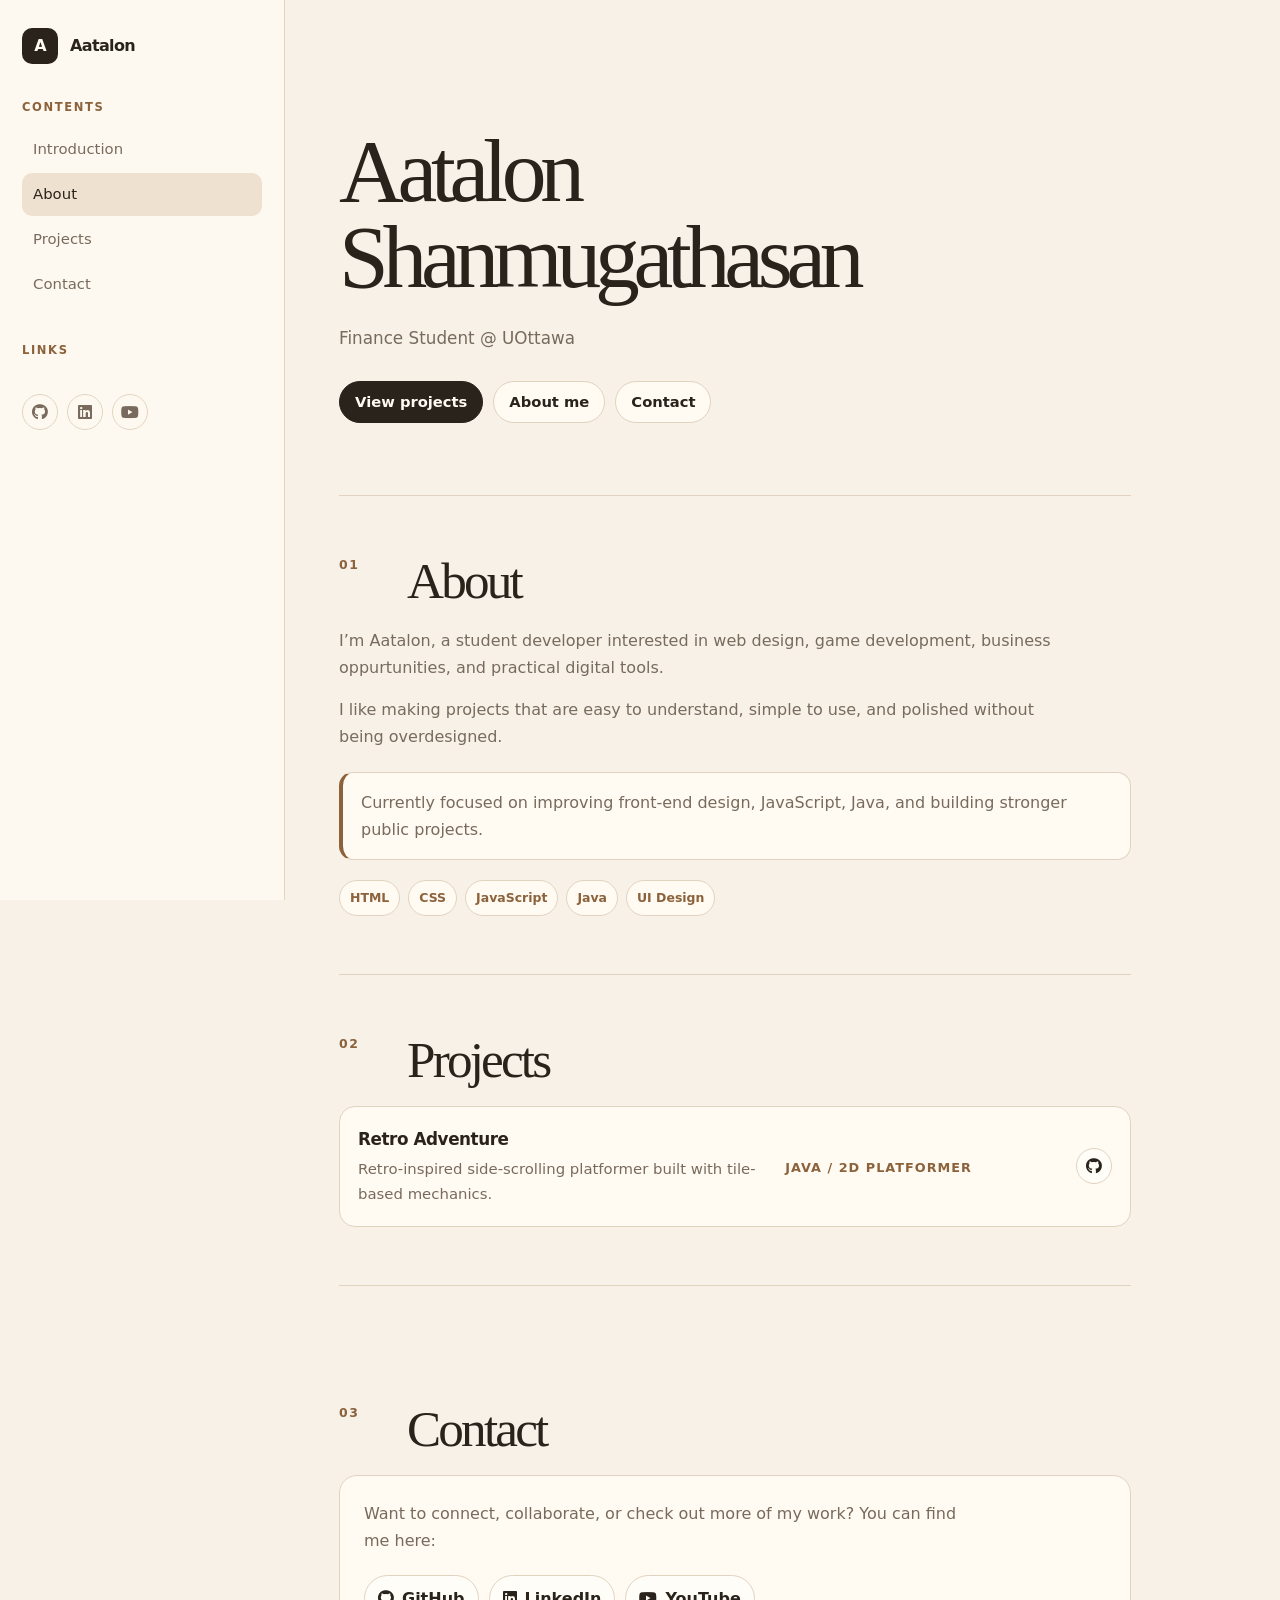
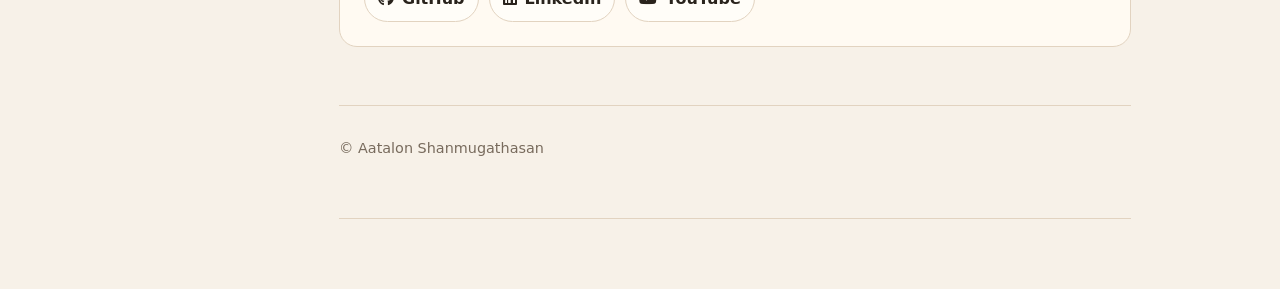
==== commit 0862b41c: "update index" ====
--- a/index.html
+++ b/index.html
@@ -90,23 +90,35 @@
           <h2>Projects</h2>
         </div>
 
-        <div class="project-table">
-          <article class="project-row">
-            <div>
-              <h3>Retro Adventure</h3>
-              <p>Retro-inspired side-scrolling platformer built with tile-based mechanics.</p>
-            </div>
-            <p class="project-meta">Java / 2D Platformer</p>
-            <div class="project-actions">
-              <a href="https://github.com/aatalon/Retro-Adventure" target="_blank" aria-label="GitHub">
-                <i class="fab fa-github"></i>
-              </a>
-            </div>
-          </article>
+<div class="project-table">
+
+  <article class="project-row">
+    <div>
+      <h3>Retro Adventure</h3>
+      <p>Retro-inspired side-scrolling platformer built with tile-based mechanics.</p>
+    </div>
+
+    <p class="project-meta">
+      Java / 2D Platformer
+    </p>
+
+    <div class="project-actions">
+      <a href="https://github.com/aatalon/Retro-Adventure"
+         target="_blank"
+         aria-label="GitHub">
+        <i class="fab fa-github"></i>
+      </a>
+    </div>
+  </article>
+
+</div>
+</section>
+
+<section class="doc-section" id="contact">
 
       <section class="doc-section" id="contact">
         <div class="section-top">
-          <p class="number">04</p>
+          <p class="number">03</p>
           <h2>Contact</h2>
         </div>
 
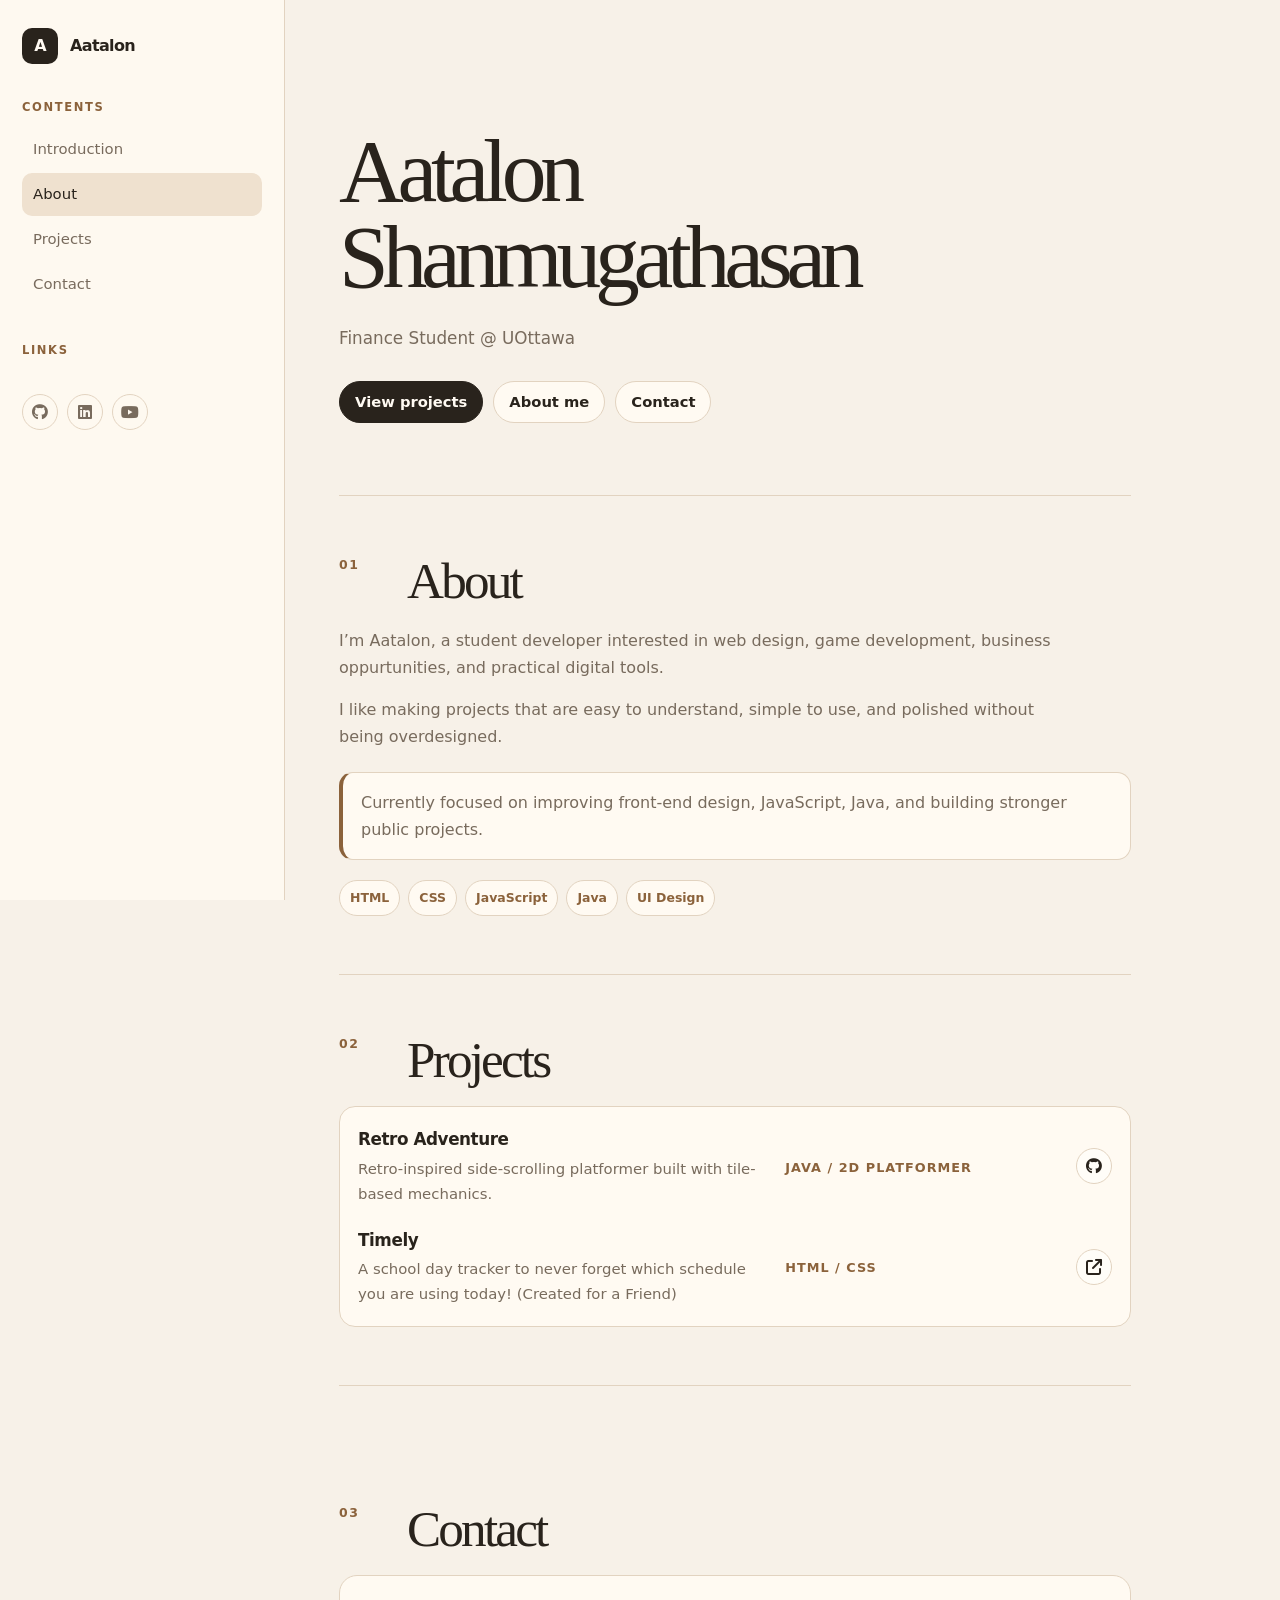
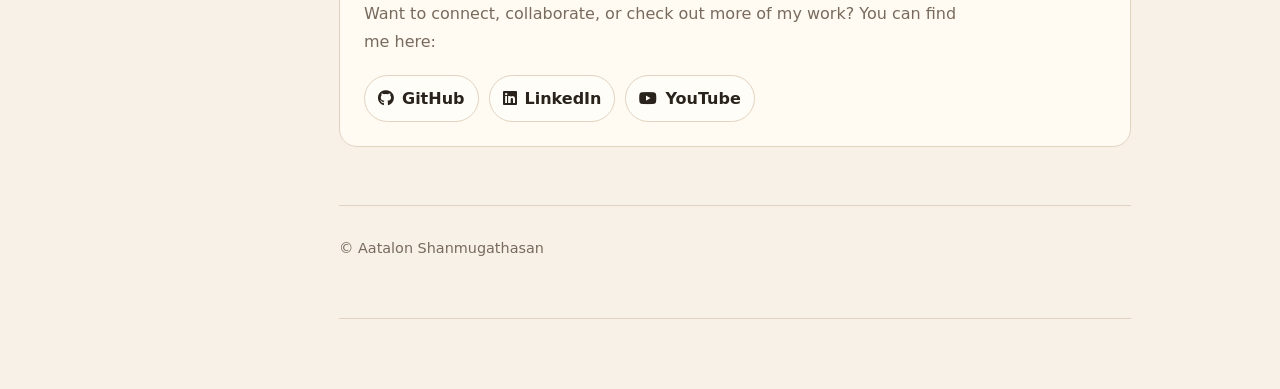
==== commit 1d6f0992: "Added new project" ====
--- a/index.html
+++ b/index.html
@@ -109,6 +109,23 @@
         <i class="fab fa-github"></i>
       </a>
     </div>
+
+    <div>
+      <h3>Timely</h3>
+      <p>A school day tracker to never forget which schedule you are using today! (Created for a Friend)</p>
+    </div>
+
+    <p class="project-meta">
+      HTML / CSS
+    </p>
+
+    <div class="project-actions">
+      <a href="https://aatalon.github.io/timely.github.io/"
+         target="_blank"
+         aria-label="GitHub">
+        <i class="fa-solid fa-arrow-up-right-from-square"></i>
+      </a>
+    </div>
   </article>
 
 </div>
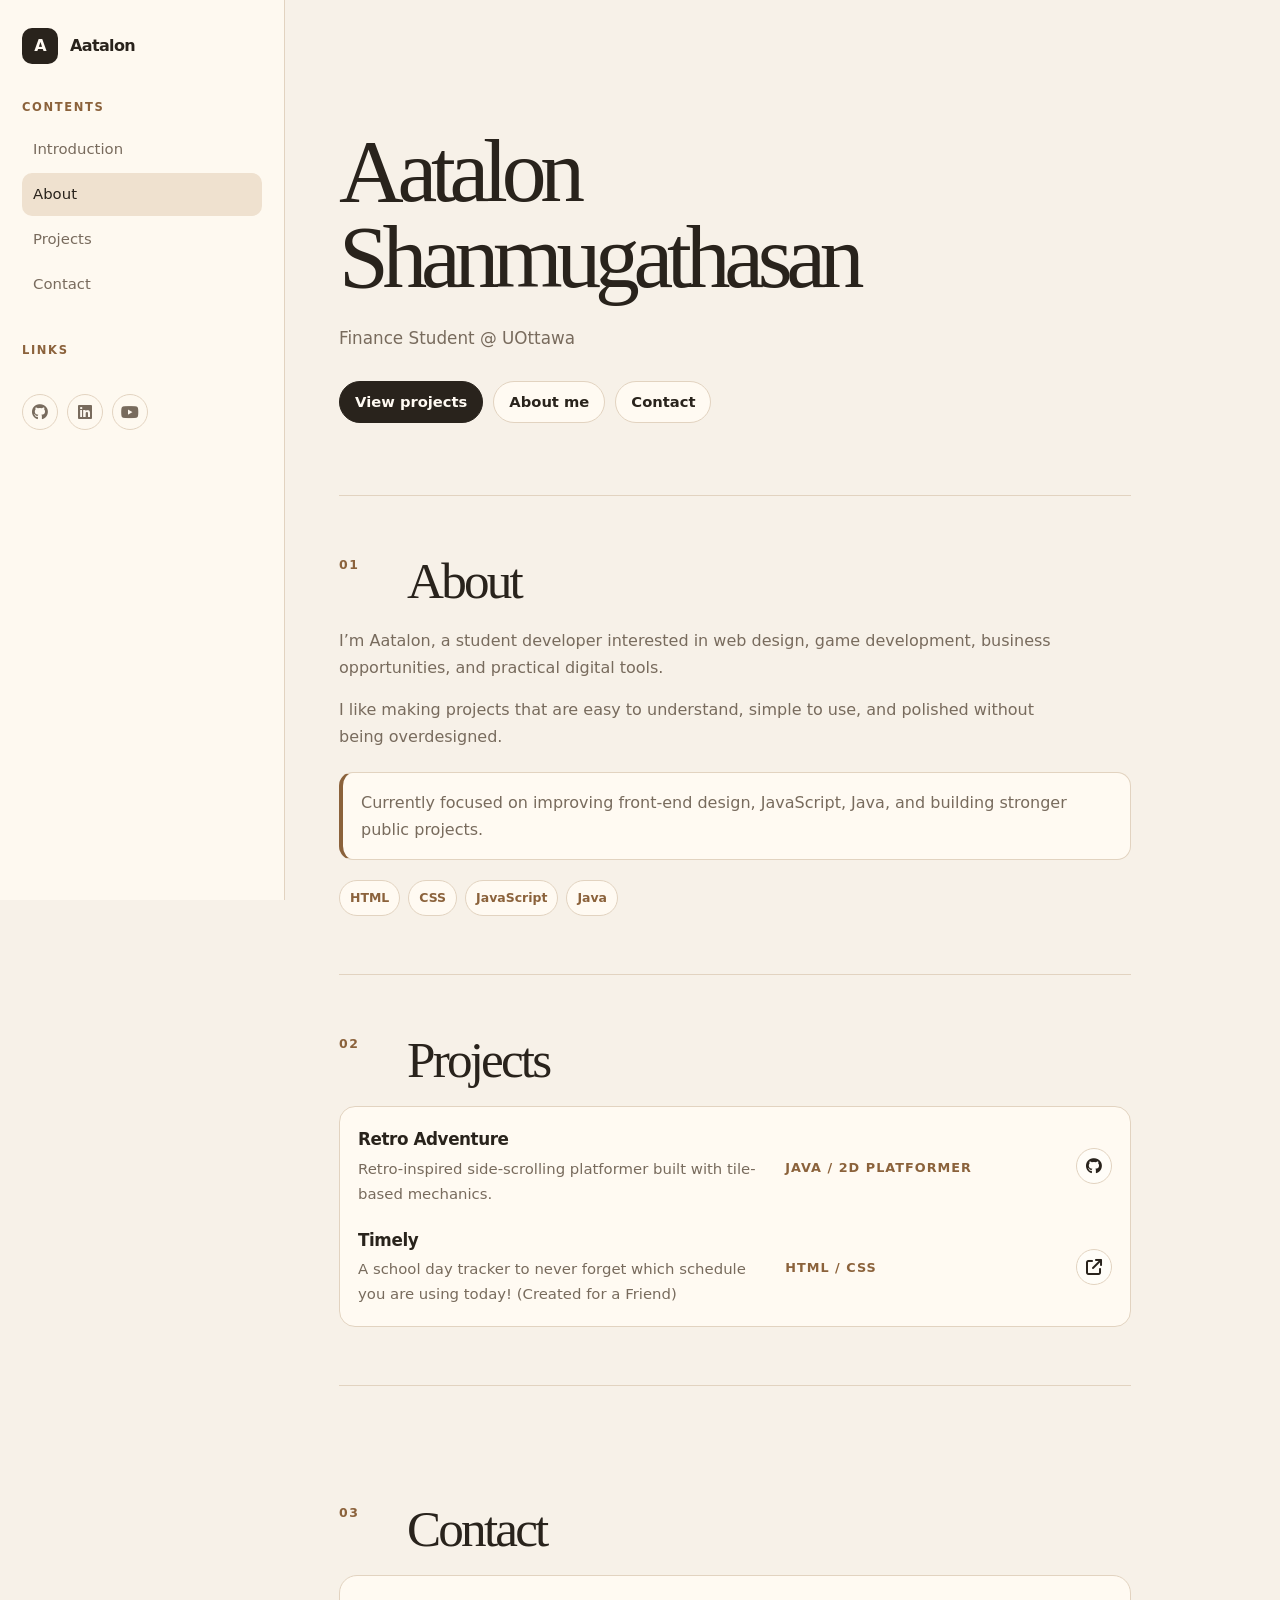
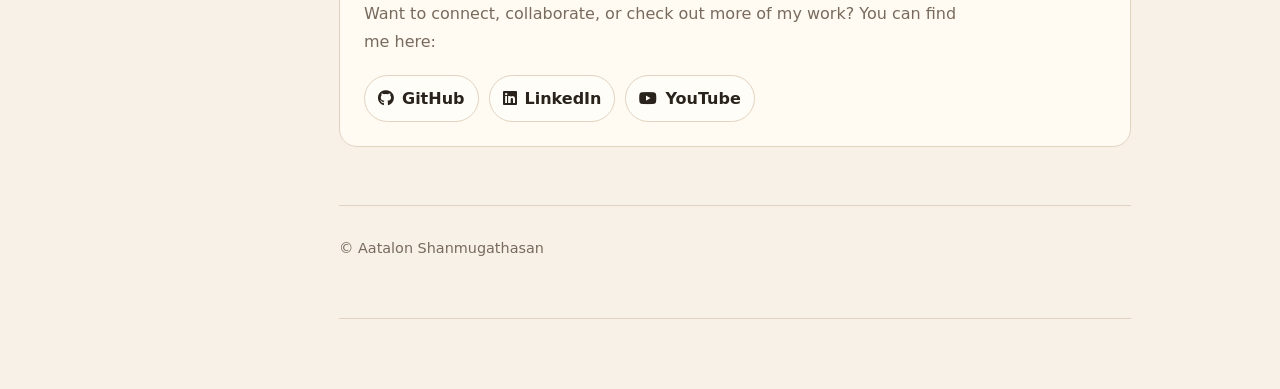
==== commit 272420c9: "Added custom mouse effect" ====
--- a/index.html
+++ b/index.html
@@ -1,5 +1,6 @@
 <!DOCTYPE html>
 <html lang="en">
+  <div id="click-container"></div>
 <head>
   <meta charset="UTF-8" />
   <meta name="viewport" content="width=device-width, initial-scale=1.0" />
@@ -62,7 +63,7 @@
         <div class="text-block">
           <p>
             I’m Aatalon, a student developer interested in web design, game development,
-            business oppurtunities, and practical digital tools.
+            business opportunities, and practical digital tools.
           </p>
           <p>
             I like making projects that are easy to understand, simple to use, and polished
@@ -80,7 +81,6 @@
           <span>CSS</span>
           <span>JavaScript</span>
           <span>Java</span>
-          <span>UI Design</span>
         </div>
       </section>
 
--- a/style.css
+++ b/style.css
@@ -442,4 +442,32 @@
   .stats {
     grid-template-columns: 1fr;
   }
-}
+  #click-container{
+    position:fixed;
+    inset:0;
+    pointer-events:none;
+    z-index:9999;
+}
+
+.click-effect{
+    position:absolute;
+    width:15px;
+    height:15px;
+    border-radius:50%;
+    background:#b98b61;
+    transform:translate(-50%,-50%);
+    animation:expand .7s ease-out forwards;
+}
+
+@keyframes expand{
+    0%{
+        opacity:0.8;
+        transform:translate(-50%,-50%) scale(.2);
+    }
+
+    100%{
+        opacity:0;
+        transform:translate(-50%,-50%) scale(6);
+    }
+}
+}
